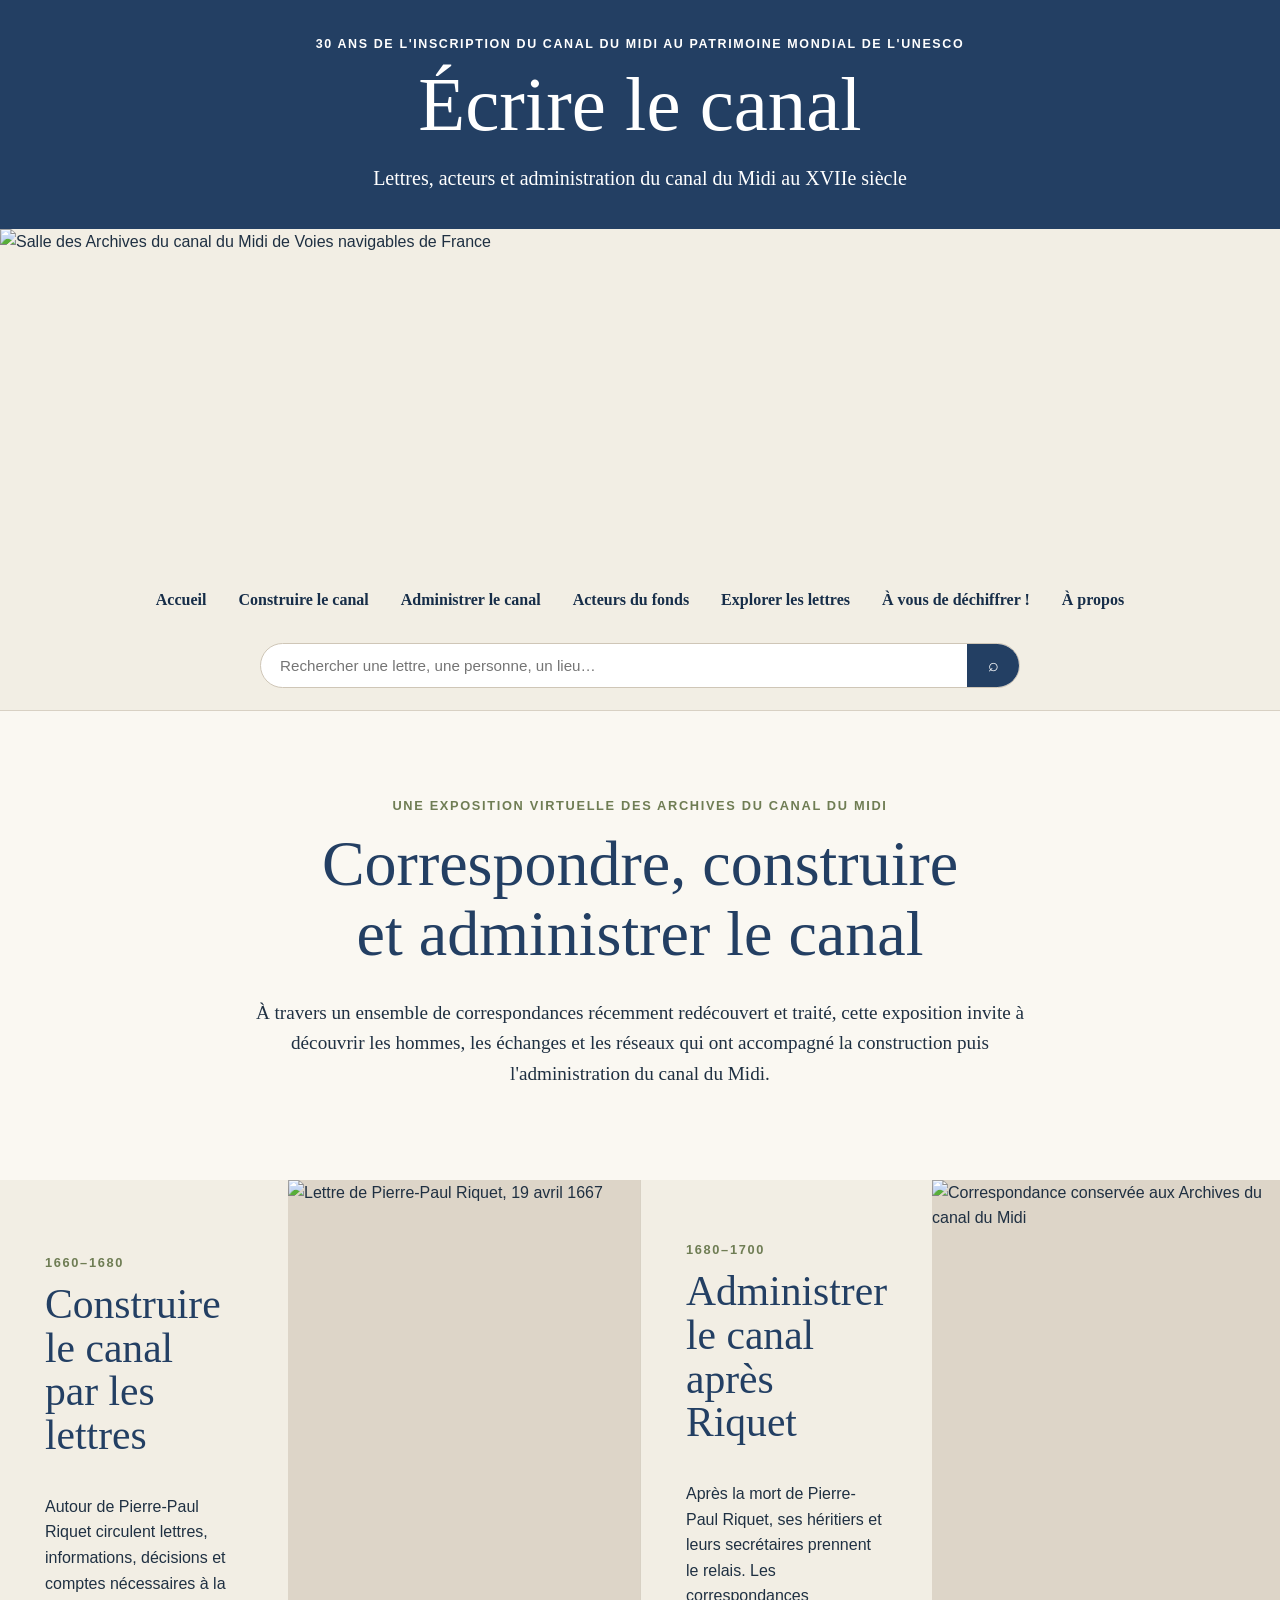
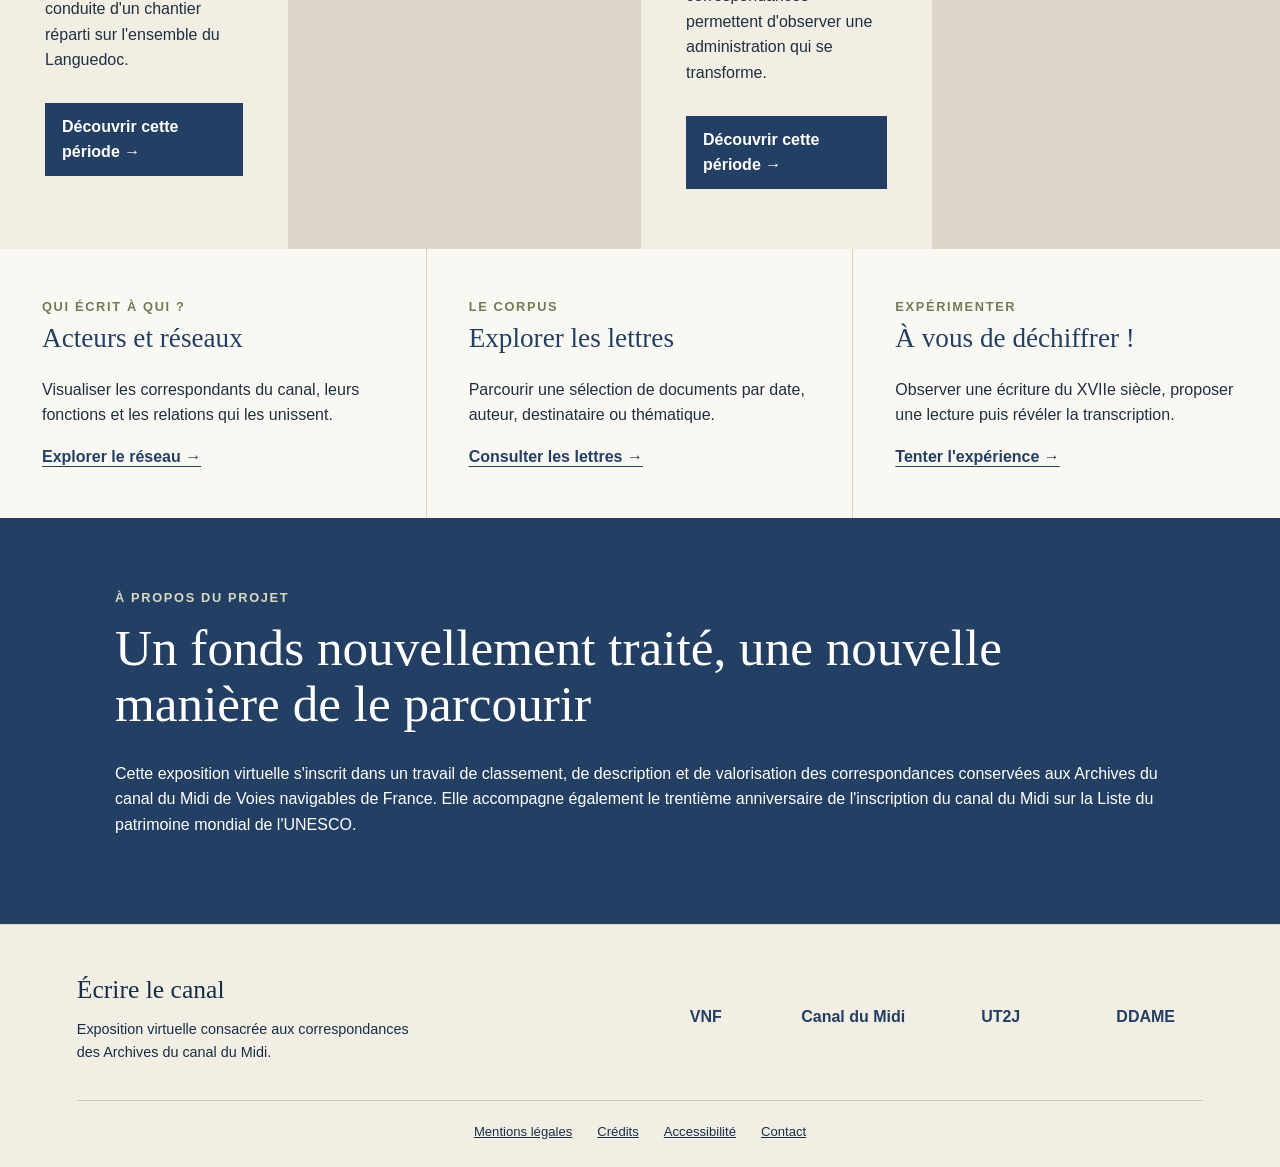
==== index.html @ 27a7faa0 "index.html" ====
<!DOCTYPE html>
<html lang="fr">
<head>
<meta charset="UTF-8">
<meta name="viewport" content="width=device-width, initial-scale=1.0">

<title>Écrire le canal</title>

<style>
:root {
  --bleu: #233f63;
  --bleu-fonce: #172e49;
  --ecru: #f2eee4;
  --papier: #faf8f2;
  --vert: #6f7d54;
  --texte: #1f3042;
  --blanc: #ffffff;
  --ligne: #d8d1c4;
}

* {
  box-sizing: border-box;
}

html {
  scroll-behavior: smooth;
}

body {
  margin: 0;
  color: var(--texte);
  background: var(--papier);
  font-family: Arial, Helvetica, sans-serif;
  line-height: 1.6;
}

.top-header {
  min-height: 185px;
  display: flex;
  align-items: center;
  justify-content: center;
  padding: 35px 30px;
  text-align: center;
  color: white;
  background: var(--bleu);
}

.top-header-inner {
  max-width: 1050px;
}

.surtitre {
  margin: 0 0 12px;
  font-size: .78rem;
  font-weight: bold;
  letter-spacing: .13em;
  text-transform: uppercase;
}

.top-header h1 {
  margin: 0;
  font-family: Georgia, "Times New Roman", serif;
  font-size: clamp(3.2rem, 6vw, 5.8rem);
  font-weight: 500;
  line-height: 1;
}

.top-header .subtitle {
  max-width: 760px;
  margin: 18px auto 0;
  font-family: Georgia, "Times New Roman", serif;
  font-size: 1.25rem;
}

.archive-banner {
  width: 100%;
  height: 330px;
  overflow: hidden;
  background: var(--ecru);
}

.archive-banner img {
  display: block;
  width: 100%;
  height: 100%;
  object-fit: cover;
  object-position: center;
}

.navigation-area {
  background: var(--ecru);
  border-bottom: 1px solid var(--ligne);
}

.navigation-inner {
  max-width: 1420px;
  margin: auto;
  padding: 18px 4vw 22px;
}

nav ul {
  display: flex;
  justify-content: center;
  flex-wrap: wrap;
  gap: 4px;
  margin: 0;
  padding: 0;
  list-style: none;
}

nav a {
  display: block;
  padding: 10px 14px;
  color: var(--bleu-fonce);
  font-family: Georgia, "Times New Roman", serif;
  font-weight: bold;
  text-decoration: none;
  border-bottom: 3px solid transparent;
}

nav a:hover {
  color: var(--vert);
  border-bottom-color: var(--vert);
}

.search {
  max-width: 760px;
  margin: 18px auto 0;
  display: flex;
  overflow: hidden;
  background: white;
  border: 1px solid #cfc6b7;
  border-radius: 30px;
}

.search input {
  flex: 1;
  min-width: 0;
  padding: 13px 19px;
  border: 0;
  outline: 0;
  background: transparent;
  font-size: .95rem;
}

.search button {
  width: 52px;
  border: 0;
  color: white;
  background: var(--bleu);
  font-size: 1.1rem;
  cursor: pointer;
}

.introduction {
  padding: 85px 6vw 90px;
}

.introduction-inner {
  max-width: 1000px;
  margin: auto;
  text-align: center;
}

.label {
  margin: 0;
  color: var(--vert);
  font-size: .8rem;
  font-weight: bold;
  letter-spacing: .13em;
  text-transform: uppercase;
}

h2 {
  margin: 12px 0 28px;
  color: var(--bleu);
  font-family: Georgia, "Times New Roman", serif;
  font-size: clamp(2.5rem, 5vw, 4.4rem);
  font-weight: 500;
  line-height: 1.1;
}

.introduction .lead {
  max-width: 820px;
  margin: auto;
  font-family: Georgia, "Times New Roman", serif;
  font-size: 1.2rem;
}

.periods {
  display: grid;
  grid-template-columns: 1fr 1fr;
  background: var(--ecru);
}

.period {
  min-height: 480px;
  display: grid;
  grid-template-columns: .9fr 1.1fr;
}

.period:nth-child(2) {
  border-left: 1px solid var(--ligne);
}

.period-text {
  padding: 60px 45px;
  display: flex;
  flex-direction: column;
  justify-content: center;
}

.period-image {
  min-height: 480px;
  overflow: hidden;
  background: #ddd5c8;
}

.period-image img {
  width: 100%;
  height: 100%;
  object-fit: cover;
  display: block;
}

.period h3 {
  margin: 10px 0 20px;
  color: var(--bleu);
  font-family: Georgia, "Times New Roman", serif;
  font-size: 2.6rem;
  font-weight: 500;
  line-height: 1.05;
}

.period a {
  align-self: flex-start;
  margin-top: 14px;
  padding: 11px 17px;
  color: white;
  background: var(--bleu);
  text-decoration: none;
  font-weight: bold;
}

.explore {
  background: var(--papier);
}

.explore-inner {
  max-width: 1350px;
  margin: auto;
  display: grid;
  grid-template-columns: repeat(3, 1fr);
}

.explore article {
  min-height: 260px;
  padding: 48px 42px;
  border-right: 1px solid var(--ligne);
}

.explore article:last-child {
  border-right: 0;
}

.explore h3 {
  margin: 0 0 15px;
  color: var(--bleu);
  font-family: Georgia, "Times New Roman", serif;
  font-size: 1.7rem;
  font-weight: 500;
}

.explore a {
  color: var(--bleu);
  font-weight: bold;
  text-decoration-thickness: 1px;
  text-underline-offset: 4px;
}

.about-strip {
  padding: 70px 6vw;
  color: white;
  background: var(--bleu);
}

.about-inner {
  max-width: 1050px;
  margin: auto;
}

.about-strip .label {
  color: #d7d9c4;
}

.about-strip h2 {
  color: white;
  font-size: clamp(2.2rem, 4vw, 3.5rem);
}

footer {
  padding: 45px 6vw 25px;
  color: var(--bleu-fonce);
  background: var(--ecru);
  border-top: 1px solid var(--ligne);
}

.footer-inner {
  max-width: 1350px;
  margin: auto;
}

.footer-top {
  display: grid;
  grid-template-columns: 1fr 2fr;
  gap: 50px;
  align-items: center;
}

.footer-title {
  margin: 0;
  font-family: Georgia, "Times New Roman", serif;
  font-size: 1.6rem;
}

.footer-text {
  margin: 8px 0 0;
  max-width: 350px;
  font-size: .9rem;
}

.logos {
  display: flex;
  flex-wrap: wrap;
  justify-content: flex-end;
  align-items: center;
  gap: 30px;
}

.logo-link {
  display: flex;
  align-items: center;
  justify-content: center;
  min-width: 115px;
  min-height: 60px;
  padding: 8px;
  color: var(--bleu);
  font-weight: bold;
  text-decoration: none;
}

.logo-link img {
  max-width: 180px;
  max-height: 70px;
  object-fit: contain;
}

.footer-bottom {
  margin-top: 35px;
  padding-top: 20px;
  display: flex;
  justify-content: center;
  flex-wrap: wrap;
  gap: 25px;
  border-top: 1px solid #cec5b7;
  font-size: .82rem;
}

.footer-bottom a {
  color: var(--bleu-fonce);
}

@media (max-width: 1050px) {
  .periods {
    grid-template-columns: 1fr;
  }

  .period:nth-child(2) {
    border-left: 0;
    border-top: 1px solid var(--ligne);
  }

  .explore-inner {
    grid-template-columns: 1fr;
  }

  .explore article {
    border-right: 0;
    border-bottom: 1px solid var(--ligne);
  }

  .footer-top {
    grid-template-columns: 1fr;
  }

  .logos {
    justify-content: flex-start;
  }
}

@media (max-width: 720px) {
  .archive-banner {
    height: 230px;
  }

  .period {
    grid-template-columns: 1fr;
  }

  .period-image {
    min-height: 300px;
  }

  .period-text {
    padding: 40px 28px;
  }
}
</style>
</head>

<body>

<header class="top-header" id="accueil">
  <div class="top-header-inner">
    <p class="surtitre">
      30 ans de l'inscription du canal du Midi au patrimoine mondial de l'UNESCO
    </p>

    <h1>Écrire le canal</h1>

    <p class="subtitle">
      Lettres, acteurs et administration du canal du Midi au XVIIe siècle
    </p>
  </div>
</header>

<div class="archive-banner">
  <img
    src="https://drive.google.com/thumbnail?id=1jA4bBQlLOOqQUcxnMCbsYj2mTTj0E5eO&sz=w2000"
    alt="Salle des Archives du canal du Midi de Voies navigables de France">
</div>

<div class="navigation-area">
  <div class="navigation-inner">

    <nav aria-label="Navigation principale">
      <ul>
        <li><a href="#accueil">Accueil</a></li>
        <li><a href="#construire">Construire le canal</a></li>
        <li><a href="#administrer">Administrer le canal</a></li>
        <li><a href="acteurs.html">Acteurs du fonds</a></li>
        <li><a href="#lettres">Explorer les lettres</a></li>
        <li><a href="#dechiffrer">À vous de déchiffrer !</a></li>
        <li><a href="#apropos">À propos</a></li>
      </ul>
    </nav>

    <form class="search">
      <input
        type="search"
        placeholder="Rechercher une lettre, une personne, un lieu…"
        aria-label="Rechercher dans l'exposition">
      <button type="submit" aria-label="Rechercher">⌕</button>
    </form>

  </div>
</div>

<main>

<section class="introduction">
  <div class="introduction-inner">

    <p class="label">Une exposition virtuelle des Archives du canal du Midi</p>

    <h2>
      Correspondre, construire<br>
      et administrer le canal
    </h2>

    <p class="lead">
      À travers un ensemble de correspondances récemment redécouvert
      et traité, cette exposition invite à découvrir les hommes,
      les échanges et les réseaux qui ont accompagné la construction
      puis l'administration du canal du Midi.
    </p>

  </div>
</section>

<section class="periods">

  <article class="period" id="construire">

    <div class="period-text">
      <p class="label">1660–1680</p>

      <h3>
        Construire le canal<br>
        par les lettres
      </h3>

      <p>
        Autour de Pierre-Paul Riquet circulent lettres,
        informations, décisions et comptes nécessaires
        à la conduite d'un chantier réparti sur l'ensemble
        du Languedoc.
      </p>

      <a href="#">Découvrir cette période →</a>
    </div>

    <div class="period-image">
      <img
        src="https://drive.google.com/thumbnail?id=1wCCq8ePU6OkZ2oFwvf8UAL59n55djiHh&sz=w1400"
        alt="Lettre de Pierre-Paul Riquet, 19 avril 1667">
    </div>

  </article>

  <article class="period" id="administrer">

    <div class="period-text">
      <p class="label">1680–1700</p>

      <h3>
        Administrer le canal<br>
        après Riquet
      </h3>

      <p>
        Après la mort de Pierre-Paul Riquet,
        ses héritiers et leurs secrétaires prennent le relais.
        Les correspondances permettent d'observer
        une administration qui se transforme.
      </p>

      <a href="#">Découvrir cette période →</a>
    </div>

    <div class="period-image">
      <img
        src="https://drive.google.com/thumbnail?id=1F37L-bJrU21jXlHR9b0yTK37_pO8RyXA&sz=w1400"
        alt="Correspondance conservée aux Archives du canal du Midi">
    </div>

  </article>

</section>

<section class="explore">
  <div class="explore-inner">

    <article id="reseaux">
      <p class="label">Qui écrit à qui ?</p>
      <h3>Acteurs et réseaux</h3>
      <p>
        Visualiser les correspondants du canal,
        leurs fonctions et les relations qui les unissent.
      </p>
      <a href="#">Explorer le réseau →</a>
    </article>

    <article id="lettres">
      <p class="label">Le corpus</p>
      <h3>Explorer les lettres</h3>
      <p>
        Parcourir une sélection de documents
        par date, auteur, destinataire ou thématique.
      </p>
      <a href="#">Consulter les lettres →</a>
    </article>

    <article id="dechiffrer">
      <p class="label">Expérimenter</p>
      <h3>À vous de déchiffrer !</h3>
      <p>
        Observer une écriture du XVIIe siècle,
        proposer une lecture puis révéler la transcription.
      </p>
      <a href="#">Tenter l'expérience →</a>
    </article>

  </div>
</section>

<section class="about-strip" id="apropos">
  <div class="about-inner">

    <p class="label">À propos du projet</p>

    <h2>
      Un fonds nouvellement traité,
      une nouvelle manière de le parcourir
    </h2>

    <p>
      Cette exposition virtuelle s'inscrit dans un travail de classement,
      de description et de valorisation des correspondances conservées
      aux Archives du canal du Midi de Voies navigables de France.
      Elle accompagne également le trentième anniversaire de l'inscription
      du canal du Midi sur la Liste du patrimoine mondial de l'UNESCO.
    </p>

  </div>
</section>

</main>

<footer>
  <div class="footer-inner">

    <div class="footer-top">

      <div>
        <p class="footer-title">Écrire le canal</p>

        <p class="footer-text">
          Exposition virtuelle consacrée aux correspondances
          des Archives du canal du Midi.
        </p>
      </div>

      <div class="logos">

        <a
          class="logo-link"
          href="https://www.vnf.fr/"
          target="_blank">
          VNF
        </a>

        <a
          class="logo-link"
          href="https://www.canal-du-midi.com/"
          target="_blank">
          Canal du Midi
        </a>

        <a
          class="logo-link"
          href="https://www.univ-tlse2.fr/"
          target="_blank">
          UT2J
        </a>

        <a
          class="logo-link"
          href="https://ddame.univ-tlse2.fr/"
          target="_blank">
          DDAME
        </a>

      </div>

    </div>

    <div class="footer-bottom">
      <a href="#">Mentions légales</a>
      <a href="#">Crédits</a>
      <a href="#">Accessibilité</a>
      <a href="#">Contact</a>
    </div>

  </div>
</footer>

</body>
</html>
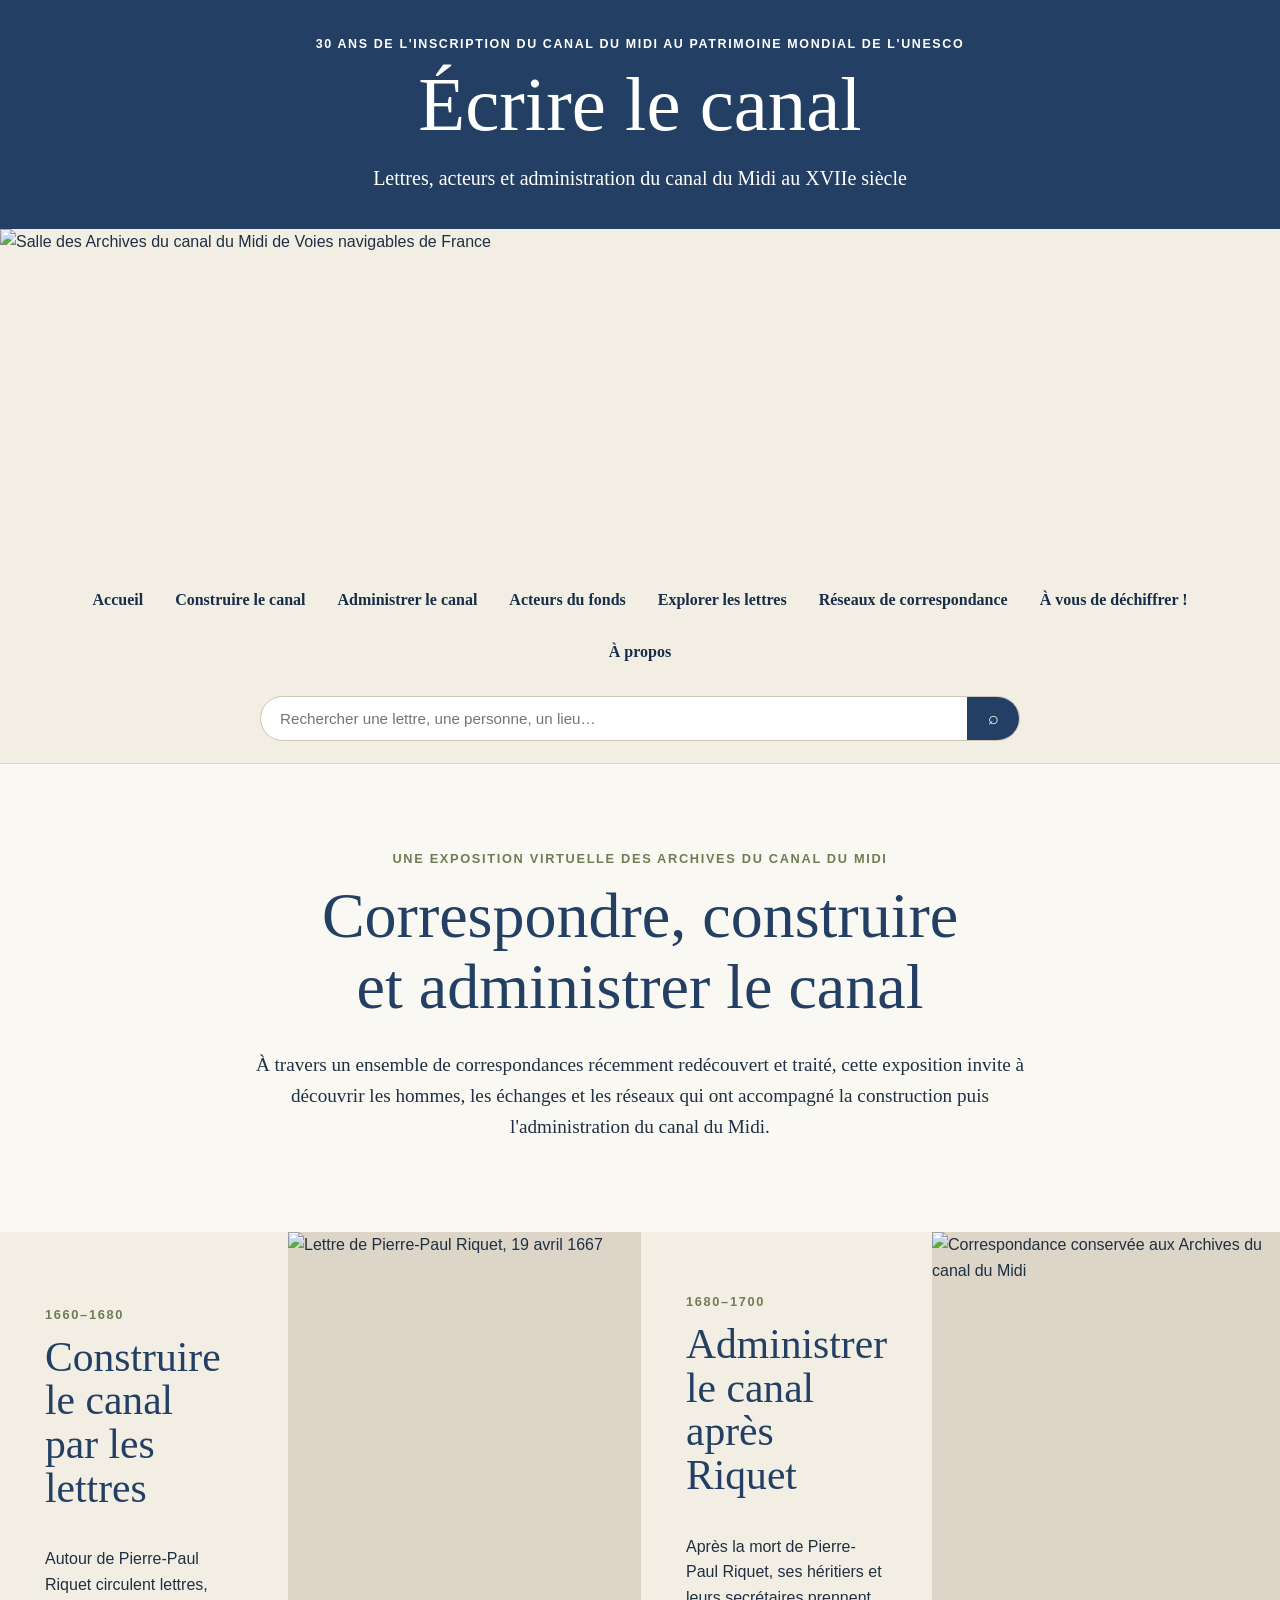
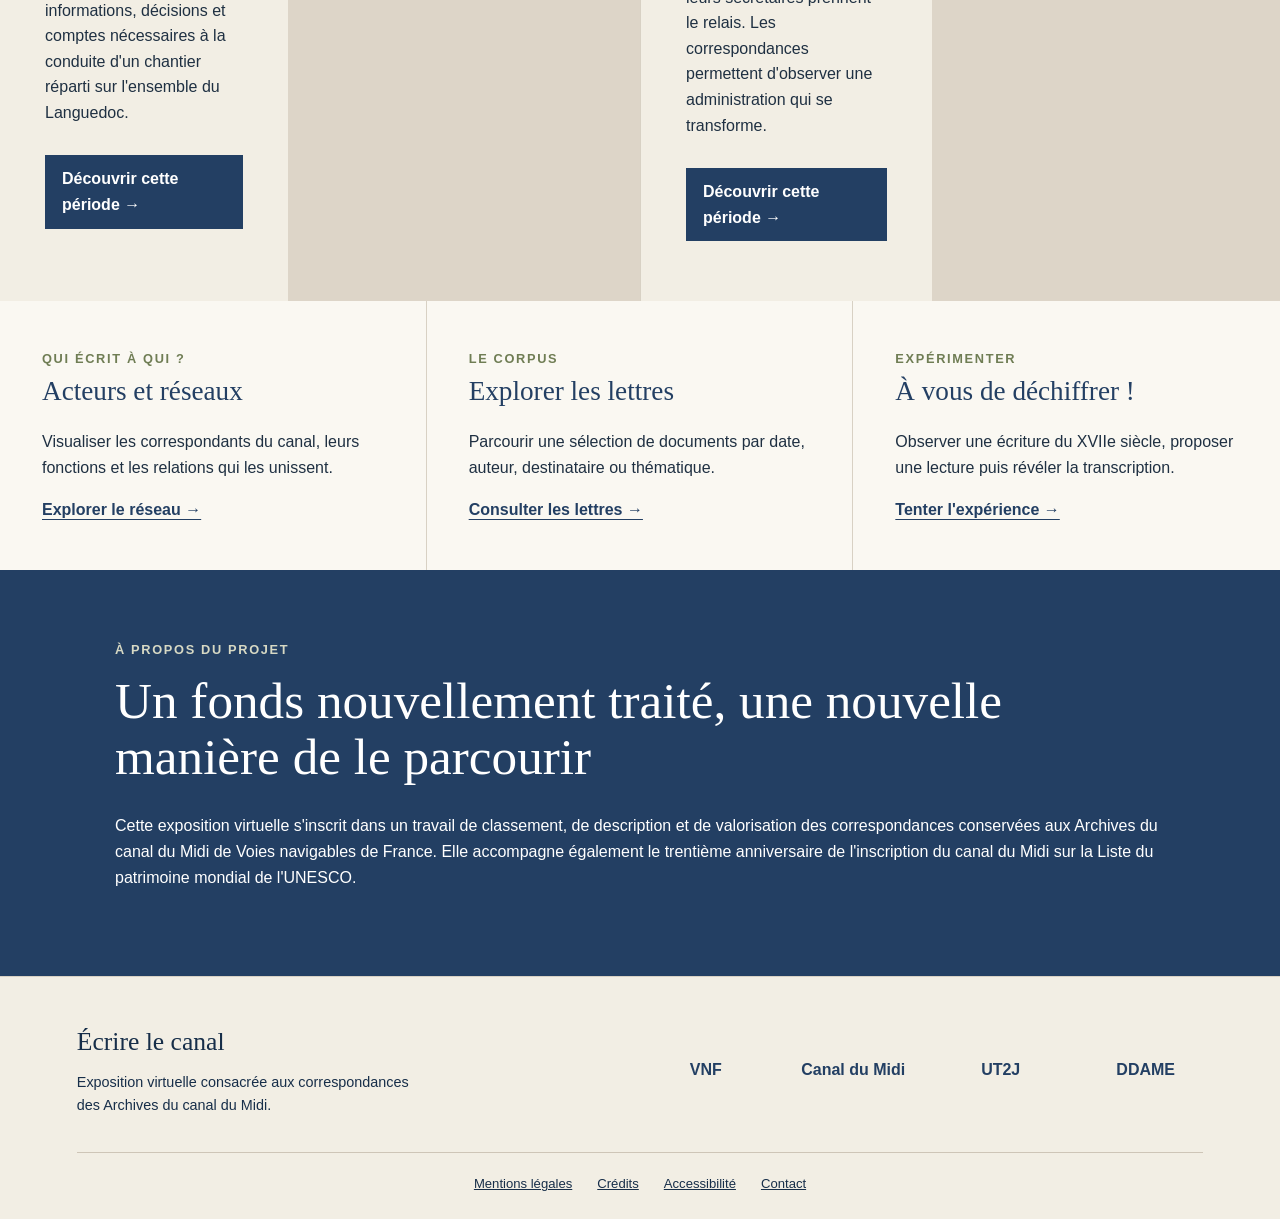
==== commit 2fd0657b: "index.html" ====
--- a/index.html
+++ b/index.html
@@ -443,17 +443,18 @@
 <div class="navigation-area">
   <div class="navigation-inner">
 
-    <nav aria-label="Navigation principale">
-      <ul>
-        <li><a href="#accueil">Accueil</a></li>
-        <li><a href="#construire">Construire le canal</a></li>
-        <li><a href="#administrer">Administrer le canal</a></li>
-        <li><a href="acteurs.html">Acteurs du fonds</a></li>
-        <li><a href="#lettres">Explorer les lettres</a></li>
-        <li><a href="#dechiffrer">À vous de déchiffrer !</a></li>
-        <li><a href="#apropos">À propos</a></li>
-      </ul>
-    </nav>
+ <nav aria-label="Navigation principale">
+  <ul>
+    <li><a href="index.html">Accueil</a></li>
+    <li><a href="index.html#construire">Construire le canal</a></li>
+    <li><a href="index.html#administrer">Administrer le canal</a></li>
+    <li><a href="acteurs.html">Acteurs du fonds</a></li>
+    <li><a href="index.html#lettres">Explorer les lettres</a></li>
+    <li><a href="index.html#reseaux">Réseaux de correspondance</a></li>
+    <li><a href="index.html#dechiffrer">À vous de déchiffrer !</a></li>
+    <li><a href="index.html#apropos">À propos</a></li>
+  </ul>
+</nav>
 
     <form class="search">
       <input
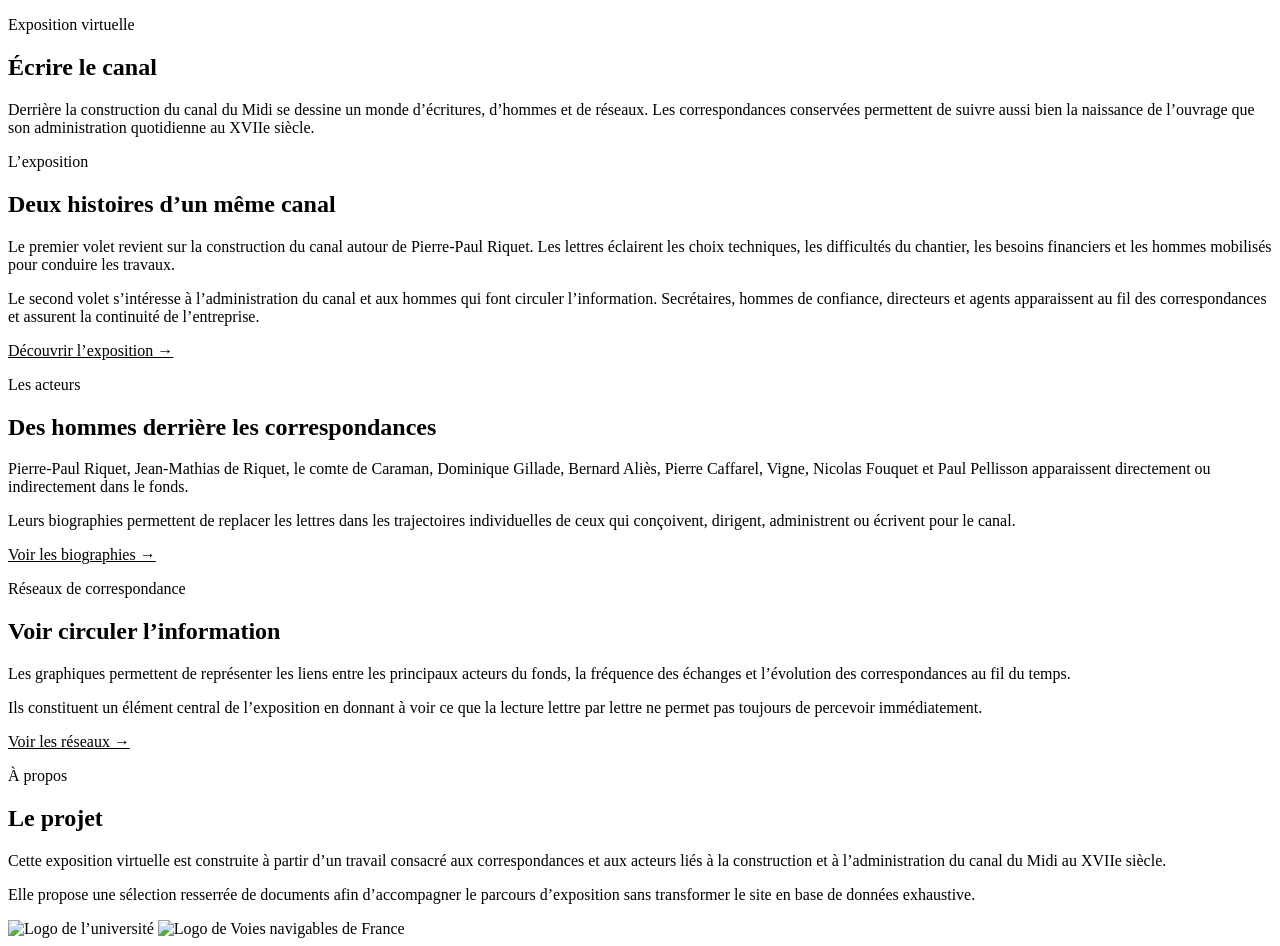
==== commit 6fbff72a: "index.html" ====
--- a/index.html
+++ b/index.html
@@ -1,670 +1,191 @@
 <!DOCTYPE html>
 <html lang="fr">
 <head>
-<meta charset="UTF-8">
-<meta name="viewport" content="width=device-width, initial-scale=1.0">
+  <meta charset="UTF-8">
+  <meta name="viewport" content="width=device-width, initial-scale=1.0">
 
-<title>Écrire le canal</title>
+  <title>Écrire le canal</title>
 
-<style>
-:root {
-  --bleu: #233f63;
-  --bleu-fonce: #172e49;
-  --ecru: #f2eee4;
-  --papier: #faf8f2;
-  --vert: #6f7d54;
-  --texte: #1f3042;
-  --blanc: #ffffff;
-  --ligne: #d8d1c4;
-}
-
-* {
-  box-sizing: border-box;
-}
-
-html {
-  scroll-behavior: smooth;
-}
-
-body {
-  margin: 0;
-  color: var(--texte);
-  background: var(--papier);
-  font-family: Arial, Helvetica, sans-serif;
-  line-height: 1.6;
-}
-
-.top-header {
-  min-height: 185px;
-  display: flex;
-  align-items: center;
-  justify-content: center;
-  padding: 35px 30px;
-  text-align: center;
-  color: white;
-  background: var(--bleu);
-}
-
-.top-header-inner {
-  max-width: 1050px;
-}
-
-.surtitre {
-  margin: 0 0 12px;
-  font-size: .78rem;
-  font-weight: bold;
-  letter-spacing: .13em;
-  text-transform: uppercase;
-}
-
-.top-header h1 {
-  margin: 0;
-  font-family: Georgia, "Times New Roman", serif;
-  font-size: clamp(3.2rem, 6vw, 5.8rem);
-  font-weight: 500;
-  line-height: 1;
-}
-
-.top-header .subtitle {
-  max-width: 760px;
-  margin: 18px auto 0;
-  font-family: Georgia, "Times New Roman", serif;
-  font-size: 1.25rem;
-}
-
-.archive-banner {
-  width: 100%;
-  height: 330px;
-  overflow: hidden;
-  background: var(--ecru);
-}
-
-.archive-banner img {
-  display: block;
-  width: 100%;
-  height: 100%;
-  object-fit: cover;
-  object-position: center;
-}
-
-.navigation-area {
-  background: var(--ecru);
-  border-bottom: 1px solid var(--ligne);
-}
-
-.navigation-inner {
-  max-width: 1420px;
-  margin: auto;
-  padding: 18px 4vw 22px;
-}
-
-nav ul {
-  display: flex;
-  justify-content: center;
-  flex-wrap: wrap;
-  gap: 4px;
-  margin: 0;
-  padding: 0;
-  list-style: none;
-}
-
-nav a {
-  display: block;
-  padding: 10px 14px;
-  color: var(--bleu-fonce);
-  font-family: Georgia, "Times New Roman", serif;
-  font-weight: bold;
-  text-decoration: none;
-  border-bottom: 3px solid transparent;
-}
-
-nav a:hover {
-  color: var(--vert);
-  border-bottom-color: var(--vert);
-}
-
-.search {
-  max-width: 760px;
-  margin: 18px auto 0;
-  display: flex;
-  overflow: hidden;
-  background: white;
-  border: 1px solid #cfc6b7;
-  border-radius: 30px;
-}
-
-.search input {
-  flex: 1;
-  min-width: 0;
-  padding: 13px 19px;
-  border: 0;
-  outline: 0;
-  background: transparent;
-  font-size: .95rem;
-}
-
-.search button {
-  width: 52px;
-  border: 0;
-  color: white;
-  background: var(--bleu);
-  font-size: 1.1rem;
-  cursor: pointer;
-}
-
-.introduction {
-  padding: 85px 6vw 90px;
-}
-
-.introduction-inner {
-  max-width: 1000px;
-  margin: auto;
-  text-align: center;
-}
-
-.label {
-  margin: 0;
-  color: var(--vert);
-  font-size: .8rem;
-  font-weight: bold;
-  letter-spacing: .13em;
-  text-transform: uppercase;
-}
-
-h2 {
-  margin: 12px 0 28px;
-  color: var(--bleu);
-  font-family: Georgia, "Times New Roman", serif;
-  font-size: clamp(2.5rem, 5vw, 4.4rem);
-  font-weight: 500;
-  line-height: 1.1;
-}
-
-.introduction .lead {
-  max-width: 820px;
-  margin: auto;
-  font-family: Georgia, "Times New Roman", serif;
-  font-size: 1.2rem;
-}
-
-.periods {
-  display: grid;
-  grid-template-columns: 1fr 1fr;
-  background: var(--ecru);
-}
-
-.period {
-  min-height: 480px;
-  display: grid;
-  grid-template-columns: .9fr 1.1fr;
-}
-
-.period:nth-child(2) {
-  border-left: 1px solid var(--ligne);
-}
-
-.period-text {
-  padding: 60px 45px;
-  display: flex;
-  flex-direction: column;
-  justify-content: center;
-}
-
-.period-image {
-  min-height: 480px;
-  overflow: hidden;
-  background: #ddd5c8;
-}
-
-.period-image img {
-  width: 100%;
-  height: 100%;
-  object-fit: cover;
-  display: block;
-}
-
-.period h3 {
-  margin: 10px 0 20px;
-  color: var(--bleu);
-  font-family: Georgia, "Times New Roman", serif;
-  font-size: 2.6rem;
-  font-weight: 500;
-  line-height: 1.05;
-}
-
-.period a {
-  align-self: flex-start;
-  margin-top: 14px;
-  padding: 11px 17px;
-  color: white;
-  background: var(--bleu);
-  text-decoration: none;
-  font-weight: bold;
-}
-
-.explore {
-  background: var(--papier);
-}
-
-.explore-inner {
-  max-width: 1350px;
-  margin: auto;
-  display: grid;
-  grid-template-columns: repeat(3, 1fr);
-}
-
-.explore article {
-  min-height: 260px;
-  padding: 48px 42px;
-  border-right: 1px solid var(--ligne);
-}
-
-.explore article:last-child {
-  border-right: 0;
-}
-
-.explore h3 {
-  margin: 0 0 15px;
-  color: var(--bleu);
-  font-family: Georgia, "Times New Roman", serif;
-  font-size: 1.7rem;
-  font-weight: 500;
-}
-
-.explore a {
-  color: var(--bleu);
-  font-weight: bold;
-  text-decoration-thickness: 1px;
-  text-underline-offset: 4px;
-}
-
-.about-strip {
-  padding: 70px 6vw;
-  color: white;
-  background: var(--bleu);
-}
-
-.about-inner {
-  max-width: 1050px;
-  margin: auto;
-}
-
-.about-strip .label {
-  color: #d7d9c4;
-}
-
-.about-strip h2 {
-  color: white;
-  font-size: clamp(2.2rem, 4vw, 3.5rem);
-}
-
-footer {
-  padding: 45px 6vw 25px;
-  color: var(--bleu-fonce);
-  background: var(--ecru);
-  border-top: 1px solid var(--ligne);
-}
-
-.footer-inner {
-  max-width: 1350px;
-  margin: auto;
-}
-
-.footer-top {
-  display: grid;
-  grid-template-columns: 1fr 2fr;
-  gap: 50px;
-  align-items: center;
-}
-
-.footer-title {
-  margin: 0;
-  font-family: Georgia, "Times New Roman", serif;
-  font-size: 1.6rem;
-}
-
-.footer-text {
-  margin: 8px 0 0;
-  max-width: 350px;
-  font-size: .9rem;
-}
-
-.logos {
-  display: flex;
-  flex-wrap: wrap;
-  justify-content: flex-end;
-  align-items: center;
-  gap: 30px;
-}
-
-.logo-link {
-  display: flex;
-  align-items: center;
-  justify-content: center;
-  min-width: 115px;
-  min-height: 60px;
-  padding: 8px;
-  color: var(--bleu);
-  font-weight: bold;
-  text-decoration: none;
-}
-
-.logo-link img {
-  max-width: 180px;
-  max-height: 70px;
-  object-fit: contain;
-}
-
-.footer-bottom {
-  margin-top: 35px;
-  padding-top: 20px;
-  display: flex;
-  justify-content: center;
-  flex-wrap: wrap;
-  gap: 25px;
-  border-top: 1px solid #cec5b7;
-  font-size: .82rem;
-}
-
-.footer-bottom a {
-  color: var(--bleu-fonce);
-}
-
-@media (max-width: 1050px) {
-  .periods {
-    grid-template-columns: 1fr;
-  }
-
-  .period:nth-child(2) {
-    border-left: 0;
-    border-top: 1px solid var(--ligne);
-  }
-
-  .explore-inner {
-    grid-template-columns: 1fr;
-  }
-
-  .explore article {
-    border-right: 0;
-    border-bottom: 1px solid var(--ligne);
-  }
-
-  .footer-top {
-    grid-template-columns: 1fr;
-  }
-
-  .logos {
-    justify-content: flex-start;
-  }
-}
-
-@media (max-width: 720px) {
-  .archive-banner {
-    height: 230px;
-  }
-
-  .period {
-    grid-template-columns: 1fr;
-  }
-
-  .period-image {
-    min-height: 300px;
-  }
-
-  .period-text {
-    padding: 40px 28px;
-  }
-}
-</style>
+  <link rel="stylesheet" href="styles.css">
+  <script src="site.js" defer></script>
 </head>
 
 <body>
 
-<header class="top-header" id="accueil">
-  <div class="top-header-inner">
-    <p class="surtitre">
-      30 ans de l'inscription du canal du Midi au patrimoine mondial de l'UNESCO
-    </p>
+  <div id="site-header"></div>
 
-    <h1>Écrire le canal</h1>
+  <main>
 
-    <p class="subtitle">
-      Lettres, acteurs et administration du canal du Midi au XVIIe siècle
-    </p>
-  </div>
-</header>
+    <section class="intro" id="accueil">
+      <p class="kicker">Exposition virtuelle</p>
 
-<div class="archive-banner">
-  <img
-    src="https://drive.google.com/thumbnail?id=1jA4bBQlLOOqQUcxnMCbsYj2mTTj0E5eO&sz=w2000"
-    alt="Salle des Archives du canal du Midi de Voies navigables de France">
-</div>
-
-<div class="navigation-area">
-  <div class="navigation-inner">
-
- <nav aria-label="Navigation principale">
-  <ul>
-    <li><a href="index.html">Accueil</a></li>
-    <li><a href="index.html#construire">Construire le canal</a></li>
-    <li><a href="index.html#administrer">Administrer le canal</a></li>
-    <li><a href="acteurs.html">Acteurs du fonds</a></li>
-    <li><a href="index.html#lettres">Explorer les lettres</a></li>
-    <li><a href="index.html#reseaux">Réseaux de correspondance</a></li>
-    <li><a href="index.html#dechiffrer">À vous de déchiffrer !</a></li>
-    <li><a href="index.html#apropos">À propos</a></li>
-  </ul>
-</nav>
-
-    <form class="search">
-      <input
-        type="search"
-        placeholder="Rechercher une lettre, une personne, un lieu…"
-        aria-label="Rechercher dans l'exposition">
-      <button type="submit" aria-label="Rechercher">⌕</button>
-    </form>
-
-  </div>
-</div>
-
-<main>
-
-<section class="introduction">
-  <div class="introduction-inner">
-
-    <p class="label">Une exposition virtuelle des Archives du canal du Midi</p>
-
-    <h2>
-      Correspondre, construire<br>
-      et administrer le canal
-    </h2>
-
-    <p class="lead">
-      À travers un ensemble de correspondances récemment redécouvert
-      et traité, cette exposition invite à découvrir les hommes,
-      les échanges et les réseaux qui ont accompagné la construction
-      puis l'administration du canal du Midi.
-    </p>
-
-  </div>
-</section>
-
-<section class="periods">
-
-  <article class="period" id="construire">
-
-    <div class="period-text">
-      <p class="label">1660–1680</p>
-
-      <h3>
-        Construire le canal<br>
-        par les lettres
-      </h3>
+      <h2>Écrire le canal</h2>
 
       <p>
-        Autour de Pierre-Paul Riquet circulent lettres,
-        informations, décisions et comptes nécessaires
-        à la conduite d'un chantier réparti sur l'ensemble
-        du Languedoc.
+        Derrière la construction du canal du Midi se dessine un monde
+        d’écritures, d’hommes et de réseaux. Les correspondances conservées
+        permettent de suivre aussi bien la naissance de l’ouvrage que son
+        administration quotidienne au XVIIe siècle.
       </p>
+    </section>
 
-      <a href="#">Découvrir cette période →</a>
-    </div>
+    <section class="page-section section-bleue">
+      <div class="page-inner">
 
-    <div class="period-image">
-      <img
-        src="https://drive.google.com/thumbnail?id=1wCCq8ePU6OkZ2oFwvf8UAL59n55djiHh&sz=w1400"
-        alt="Lettre de Pierre-Paul Riquet, 19 avril 1667">
-    </div>
+        <p class="section-subtitle">L’exposition</p>
 
-  </article>
+        <h2 class="section-title">
+          Deux histoires d’un même canal
+        </h2>
 
-  <article class="period" id="administrer">
+        <div class="texte">
 
-    <div class="period-text">
-      <p class="label">1680–1700</p>
+          <p>
+            Le premier volet revient sur la construction du canal autour
+            de Pierre-Paul Riquet. Les lettres éclairent les choix techniques,
+            les difficultés du chantier, les besoins financiers et les hommes
+            mobilisés pour conduire les travaux.
+          </p>
 
-      <h3>
-        Administrer le canal<br>
-        après Riquet
-      </h3>
+          <p>
+            Le second volet s’intéresse à l’administration du canal et aux
+            hommes qui font circuler l’information. Secrétaires, hommes de
+            confiance, directeurs et agents apparaissent au fil des
+            correspondances et assurent la continuité de l’entreprise.
+          </p>
 
-      <p>
-        Après la mort de Pierre-Paul Riquet,
-        ses héritiers et leurs secrétaires prennent le relais.
-        Les correspondances permettent d'observer
-        une administration qui se transforme.
-      </p>
+        </div>
 
-      <a href="#">Découvrir cette période →</a>
-    </div>
-
-    <div class="period-image">
-      <img
-        src="https://drive.google.com/thumbnail?id=1F37L-bJrU21jXlHR9b0yTK37_pO8RyXA&sz=w1400"
-        alt="Correspondance conservée aux Archives du canal du Midi">
-    </div>
-
-  </article>
-
-</section>
-
-<section class="explore">
-  <div class="explore-inner">
-
-    <article id="reseaux">
-      <p class="label">Qui écrit à qui ?</p>
-      <h3>Acteurs et réseaux</h3>
-      <p>
-        Visualiser les correspondants du canal,
-        leurs fonctions et les relations qui les unissent.
-      </p>
-      <a href="#">Explorer le réseau →</a>
-    </article>
-
-    <article id="lettres">
-      <p class="label">Le corpus</p>
-      <h3>Explorer les lettres</h3>
-      <p>
-        Parcourir une sélection de documents
-        par date, auteur, destinataire ou thématique.
-      </p>
-      <a href="#">Consulter les lettres →</a>
-    </article>
-
-    <article id="dechiffrer">
-      <p class="label">Expérimenter</p>
-      <h3>À vous de déchiffrer !</h3>
-      <p>
-        Observer une écriture du XVIIe siècle,
-        proposer une lecture puis révéler la transcription.
-      </p>
-      <a href="#">Tenter l'expérience →</a>
-    </article>
-
-  </div>
-</section>
-
-<section class="about-strip" id="apropos">
-  <div class="about-inner">
-
-    <p class="label">À propos du projet</p>
-
-    <h2>
-      Un fonds nouvellement traité,
-      une nouvelle manière de le parcourir
-    </h2>
-
-    <p>
-      Cette exposition virtuelle s'inscrit dans un travail de classement,
-      de description et de valorisation des correspondances conservées
-      aux Archives du canal du Midi de Voies navigables de France.
-      Elle accompagne également le trentième anniversaire de l'inscription
-      du canal du Midi sur la Liste du patrimoine mondial de l'UNESCO.
-    </p>
-
-  </div>
-</section>
-
-</main>
-
-<footer>
-  <div class="footer-inner">
-
-    <div class="footer-top">
-
-      <div>
-        <p class="footer-title">Écrire le canal</p>
-
-        <p class="footer-text">
-          Exposition virtuelle consacrée aux correspondances
-          des Archives du canal du Midi.
+        <p>
+          <a
+            href="exposition.html#construction"
+            style="color:inherit;"
+          >
+            Découvrir l’exposition →
+          </a>
         </p>
-      </div>
-
-      <div class="logos">
-
-        <a
-          class="logo-link"
-          href="https://www.vnf.fr/"
-          target="_blank">
-          VNF
-        </a>
-
-        <a
-          class="logo-link"
-          href="https://www.canal-du-midi.com/"
-          target="_blank">
-          Canal du Midi
-        </a>
-
-        <a
-          class="logo-link"
-          href="https://www.univ-tlse2.fr/"
-          target="_blank">
-          UT2J
-        </a>
-
-        <a
-          class="logo-link"
-          href="https://ddame.univ-tlse2.fr/"
-          target="_blank">
-          DDAME
-        </a>
 
       </div>
+    </section>
 
-    </div>
+    <section class="page-section section-ecru">
+      <div class="page-inner">
 
-    <div class="footer-bottom">
-      <a href="#">Mentions légales</a>
-      <a href="#">Crédits</a>
-      <a href="#">Accessibilité</a>
-      <a href="#">Contact</a>
-    </div>
+        <p class="section-subtitle">Les acteurs</p>
 
-  </div>
-</footer>
+        <h2 class="section-title">
+          Des hommes derrière les correspondances
+        </h2>
+
+        <div class="texte">
+
+          <p>
+            Pierre-Paul Riquet, Jean-Mathias de Riquet, le comte de Caraman,
+            Dominique Gillade, Bernard Aliès, Pierre Caffarel, Vigne,
+            Nicolas Fouquet et Paul Pellisson apparaissent directement
+            ou indirectement dans le fonds.
+          </p>
+
+          <p>
+            Leurs biographies permettent de replacer les lettres dans les
+            trajectoires individuelles de ceux qui conçoivent, dirigent,
+            administrent ou écrivent pour le canal.
+          </p>
+
+        </div>
+
+        <p>
+          <a
+            href="acteurs.html"
+            style="color:inherit;"
+          >
+            Voir les biographies →
+          </a>
+        </p>
+
+      </div>
+    </section>
+
+    <section class="page-section section-bleue">
+      <div class="page-inner">
+
+        <p class="section-subtitle">Réseaux de correspondance</p>
+
+        <h2 class="section-title">
+          Voir circuler l’information
+        </h2>
+
+        <div class="texte">
+
+          <p>
+            Les graphiques permettent de représenter les liens entre les
+            principaux acteurs du fonds, la fréquence des échanges et
+            l’évolution des correspondances au fil du temps.
+          </p>
+
+          <p>
+            Ils constituent un élément central de l’exposition en donnant
+            à voir ce que la lecture lettre par lettre ne permet pas toujours
+            de percevoir immédiatement.
+          </p>
+
+        </div>
+
+        <p>
+          <a
+            href="reseaux.html"
+            style="color:inherit;"
+          >
+            Voir les réseaux →
+          </a>
+        </p>
+
+      </div>
+    </section>
+
+    <section class="page-section section-ecru" id="apropos">
+      <div class="page-inner">
+
+        <p class="section-subtitle">À propos</p>
+
+        <h2 class="section-title">
+          Le projet
+        </h2>
+
+        <div class="texte">
+
+          <p>
+            Cette exposition virtuelle est construite à partir d’un travail
+            consacré aux correspondances et aux acteurs liés à la construction
+            et à l’administration du canal du Midi au XVIIe siècle.
+          </p>
+
+          <p>
+            Elle propose une sélection resserrée de documents afin
+            d’accompagner le parcours d’exposition sans transformer le site
+            en base de données exhaustive.
+          </p>
+
+        </div>
+
+        <div class="logos">
+          <img
+            src="images/logos/universite.png"
+            alt="Logo de l’université"
+          >
+
+          <img
+            src="images/logos/vnf.png"
+            alt="Logo de Voies navigables de France"
+          >
+        </div>
+
+      </div>
+    </section>
+
+  </main>
+
+  <div id="site-footer"></div>
 
 </body>
 </html>
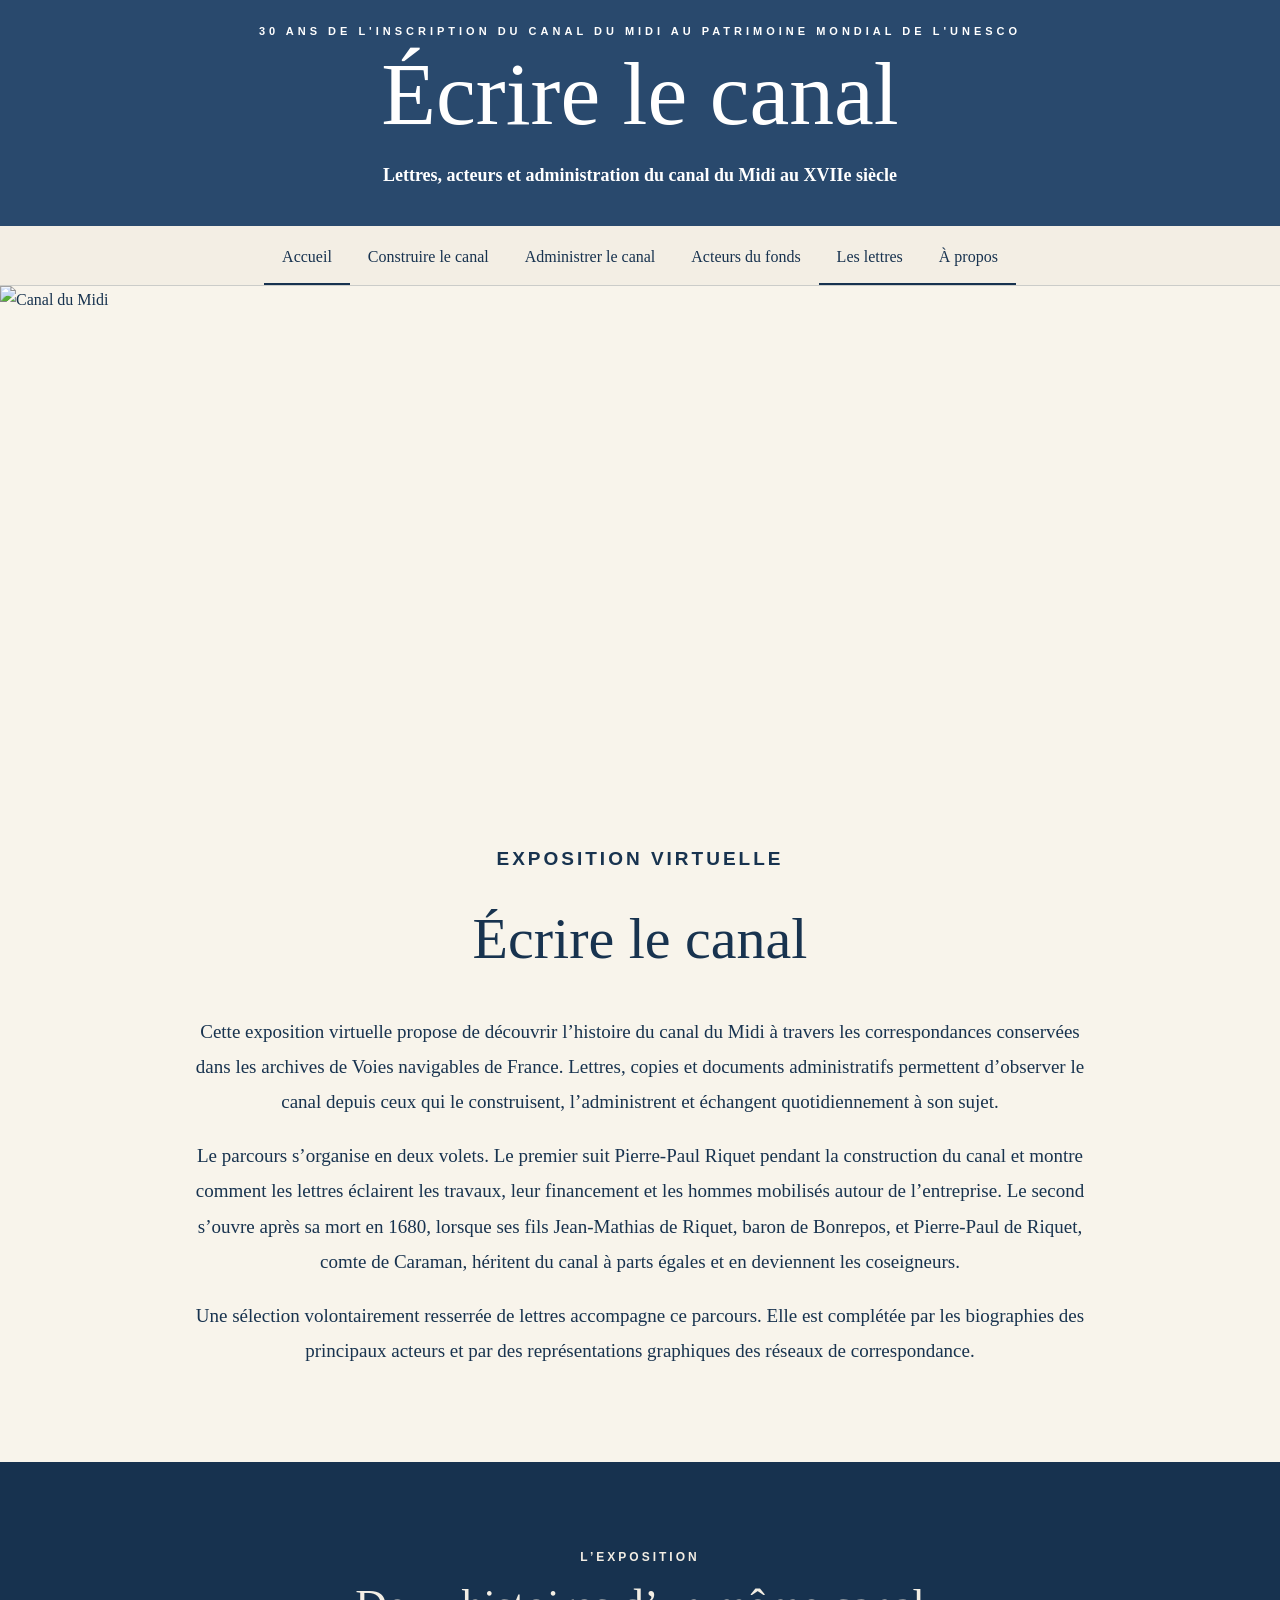
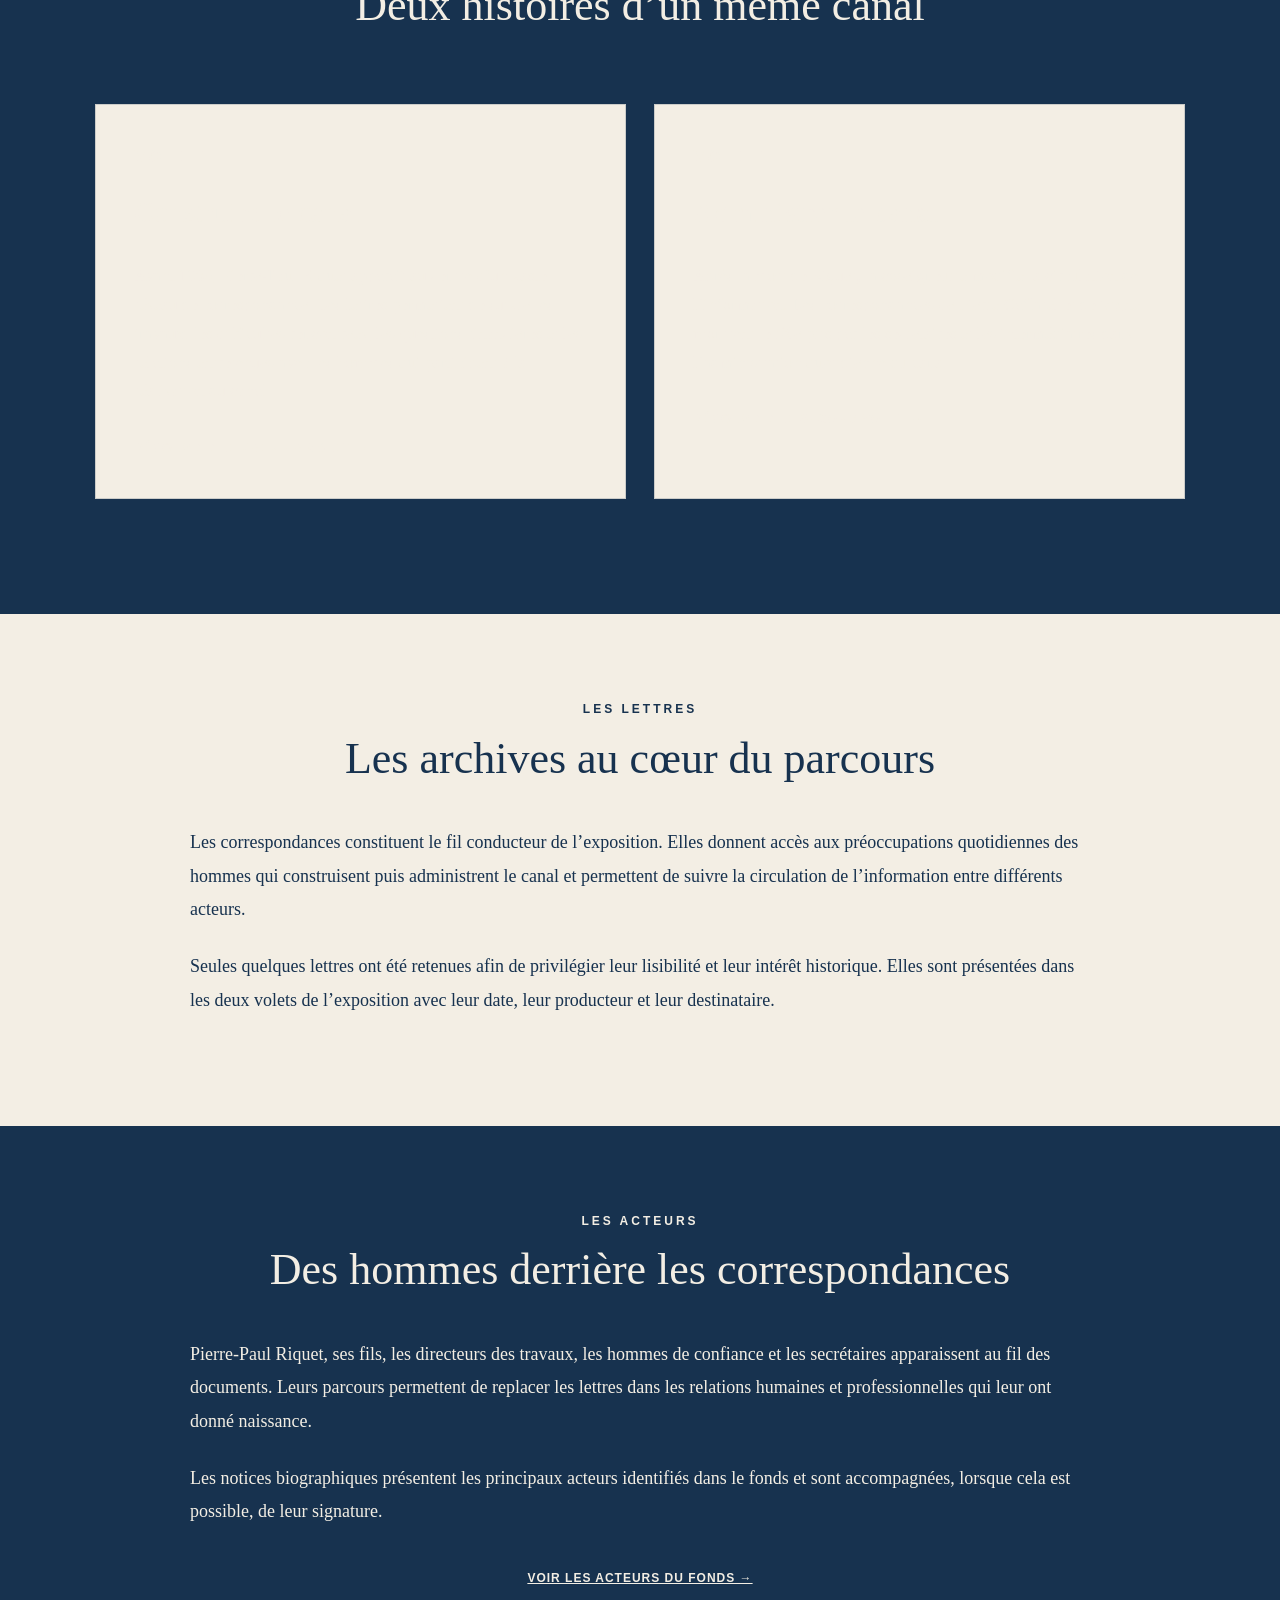
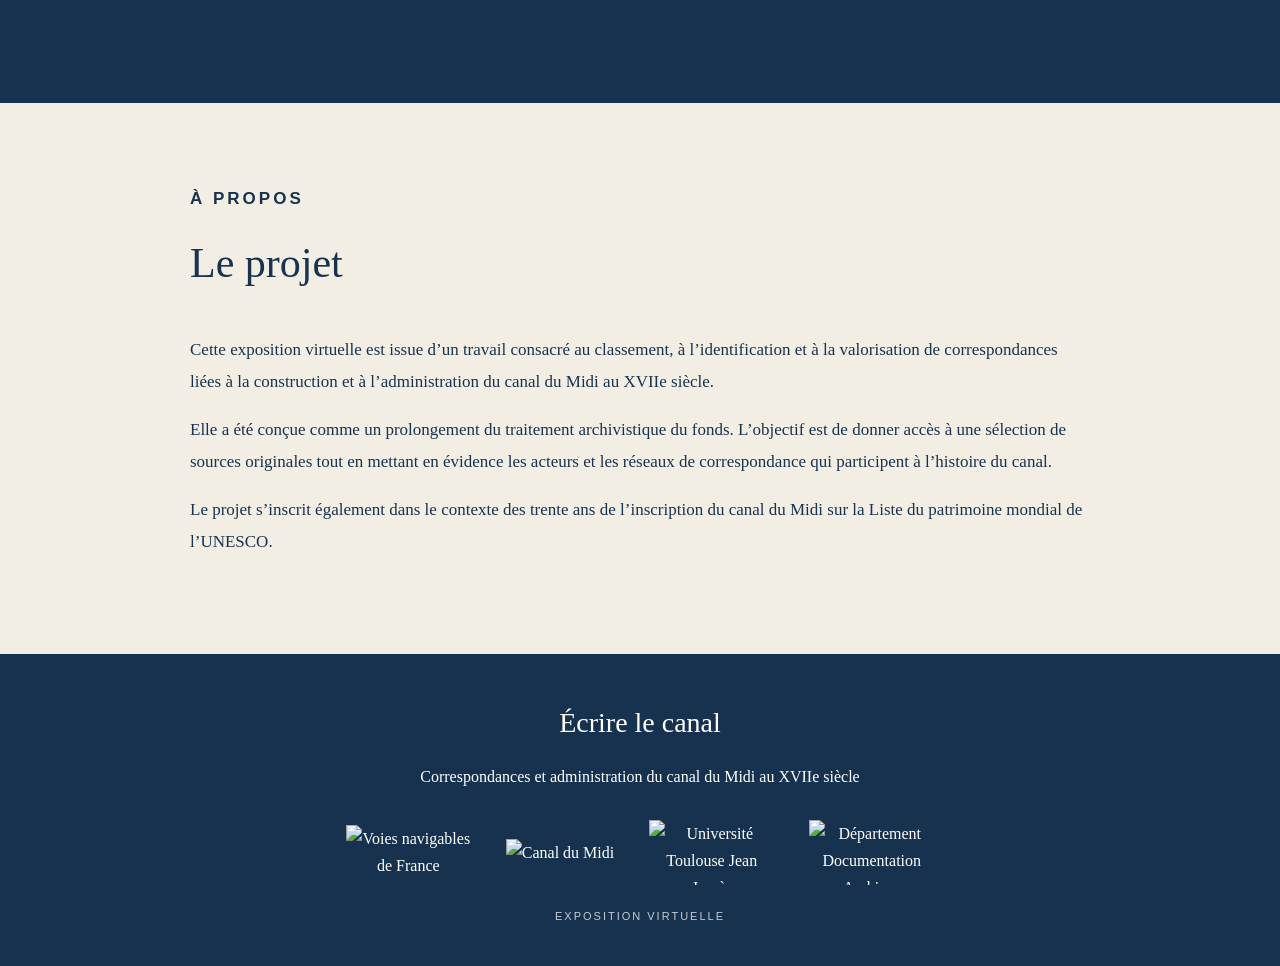
==== commit 0ebe0de3: "index.html" ====
--- a/index.html
+++ b/index.html
@@ -1,5 +1,6 @@
 <!DOCTYPE html>
 <html lang="fr">
+
 <head>
   <meta charset="UTF-8">
   <meta name="viewport" content="width=device-width, initial-scale=1.0">
@@ -16,171 +17,216 @@
 
   <main>
 
-    <section class="intro" id="accueil">
+    <div class="hero-image">
+      <img
+        src="images/accueil/bandeau.jpg"
+        alt="Canal du Midi"
+      >
+    </div>
+
+
+    <section class="home-intro" id="accueil">
+
       <p class="kicker">Exposition virtuelle</p>
 
       <h2>Écrire le canal</h2>
 
       <p>
-        Derrière la construction du canal du Midi se dessine un monde
-        d’écritures, d’hommes et de réseaux. Les correspondances conservées
-        permettent de suivre aussi bien la naissance de l’ouvrage que son
-        administration quotidienne au XVIIe siècle.
+        Cette exposition virtuelle propose de découvrir l’histoire du canal
+        du Midi à travers les correspondances conservées dans les archives
+        de Voies navigables de France. Lettres, copies et documents
+        administratifs permettent d’observer le canal depuis ceux qui le
+        construisent, l’administrent et échangent quotidiennement à son sujet.
       </p>
-    </section>
-
-    <section class="page-section section-bleue">
-      <div class="page-inner">
-
-        <p class="section-subtitle">L’exposition</p>
-
-        <h2 class="section-title">
+
+      <p>
+        Le parcours s’organise en deux volets. Le premier suit Pierre-Paul
+        Riquet pendant la construction du canal et montre comment les lettres
+        éclairent les travaux, leur financement et les hommes mobilisés autour
+        de l’entreprise. Le second s’ouvre après sa mort en 1680, lorsque ses
+        fils Jean-Mathias de Riquet, baron de Bonrepos, et Pierre-Paul de
+        Riquet, comte de Caraman, héritent du canal à parts égales et en
+        deviennent les coseigneurs.
+      </p>
+
+      <p>
+        Une sélection volontairement resserrée de lettres accompagne ce
+        parcours. Elle est complétée par les biographies des principaux
+        acteurs et par des représentations graphiques des réseaux de
+        correspondance.
+      </p>
+
+    </section>
+
+
+    <section class="expo-section section-bleue" id="construction">
+
+      <div class="expo-inner">
+
+        <p class="kicker" style="text-align:center;">
+          L’exposition
+        </p>
+
+        <h2 class="expo-title">
           Deux histoires d’un même canal
         </h2>
 
-        <div class="texte">
-
-          <p>
-            Le premier volet revient sur la construction du canal autour
-            de Pierre-Paul Riquet. Les lettres éclairent les choix techniques,
-            les difficultés du chantier, les besoins financiers et les hommes
-            mobilisés pour conduire les travaux.
-          </p>
-
-          <p>
-            Le second volet s’intéresse à l’administration du canal et aux
-            hommes qui font circuler l’information. Secrétaires, hommes de
-            confiance, directeurs et agents apparaissent au fil des
-            correspondances et assurent la continuité de l’entreprise.
-          </p>
+        <div class="cards-grid">
+
+          <article class="card">
+
+            <p class="kicker">Volet I</p>
+
+            <h2>Construire le canal</h2>
+
+            <p>
+              Avant 1680, Pierre-Paul Riquet apparaît au centre d’un vaste
+              réseau de correspondance. Les lettres permettent de suivre les
+              travaux, les difficultés rencontrées, les questions financières
+              et les relations entretenues avec les hommes qui participent
+              à la réalisation du canal.
+            </p>
+
+            <a class="card-link" href="construire.html">
+              Découvrir le premier volet →
+            </a>
+
+          </article>
+
+
+          <article class="card">
+
+            <p class="kicker">Volet II</p>
+
+            <h2>Administrer le canal</h2>
+
+            <p>
+              Après la mort de Riquet, la coseigneurie modifie la circulation
+              de l’information. Les correspondances de Pierre Caffarel et
+              de Vigne montrent le rôle pris par les secrétaires et les
+              intermédiaires dans l’administration quotidienne du canal.
+            </p>
+
+            <a class="card-link" href="administrer.html">
+              Découvrir le second volet →
+            </a>
+
+          </article>
 
         </div>
 
-        <p>
-          <a
-            href="exposition.html#construction"
-            style="color:inherit;"
-          >
-            Découvrir l’exposition →
-          </a>
-        </p>
-
-      </div>
-    </section>
-
-    <section class="page-section section-ecru">
-      <div class="page-inner">
-
-        <p class="section-subtitle">Les acteurs</p>
-
-        <h2 class="section-title">
+      </div>
+
+    </section>
+
+
+    <section class="expo-section section-ecru" id="lettres">
+
+      <div class="expo-inner">
+
+        <p class="kicker" style="text-align:center;">
+          Les lettres
+        </p>
+
+        <h2 class="expo-title">
+          Les archives au cœur du parcours
+        </h2>
+
+        <div class="expo-text">
+
+          <p>
+            Les correspondances constituent le fil conducteur de
+            l’exposition. Elles donnent accès aux préoccupations quotidiennes
+            des hommes qui construisent puis administrent le canal et
+            permettent de suivre la circulation de l’information entre
+            différents acteurs.
+          </p>
+
+          <p>
+            Seules quelques lettres ont été retenues afin de privilégier
+            leur lisibilité et leur intérêt historique. Elles sont présentées
+            dans les deux volets de l’exposition avec leur date, leur
+            producteur et leur destinataire.
+          </p>
+
+        </div>
+
+      </div>
+
+    </section>
+
+
+    <section class="expo-section section-bleue">
+
+      <div class="expo-inner">
+
+        <p class="kicker" style="text-align:center;">
+          Les acteurs
+        </p>
+
+        <h2 class="expo-title">
           Des hommes derrière les correspondances
         </h2>
 
-        <div class="texte">
-
-          <p>
-            Pierre-Paul Riquet, Jean-Mathias de Riquet, le comte de Caraman,
-            Dominique Gillade, Bernard Aliès, Pierre Caffarel, Vigne,
-            Nicolas Fouquet et Paul Pellisson apparaissent directement
-            ou indirectement dans le fonds.
-          </p>
-
-          <p>
-            Leurs biographies permettent de replacer les lettres dans les
-            trajectoires individuelles de ceux qui conçoivent, dirigent,
-            administrent ou écrivent pour le canal.
+        <div class="expo-text">
+
+          <p>
+            Pierre-Paul Riquet, ses fils, les directeurs des travaux,
+            les hommes de confiance et les secrétaires apparaissent au fil
+            des documents. Leurs parcours permettent de replacer les lettres
+            dans les relations humaines et professionnelles qui leur ont
+            donné naissance.
+          </p>
+
+          <p>
+            Les notices biographiques présentent les principaux acteurs
+            identifiés dans le fonds et sont accompagnées, lorsque cela est
+            possible, de leur signature.
+          </p>
+
+          <p style="text-align:center;">
+            <a class="card-link" href="acteurs.html">
+              Voir les acteurs du fonds →
+            </a>
           </p>
 
         </div>
 
+      </div>
+
+    </section>
+
+
+    <section class="about-section" id="apropos">
+
+      <div class="about-inner">
+
+        <p class="kicker">À propos</p>
+
+        <h2>Le projet</h2>
+
         <p>
-          <a
-            href="acteurs.html"
-            style="color:inherit;"
-          >
-            Voir les biographies →
-          </a>
-        </p>
-
-      </div>
-    </section>
-
-    <section class="page-section section-bleue">
-      <div class="page-inner">
-
-        <p class="section-subtitle">Réseaux de correspondance</p>
-
-        <h2 class="section-title">
-          Voir circuler l’information
-        </h2>
-
-        <div class="texte">
-
-          <p>
-            Les graphiques permettent de représenter les liens entre les
-            principaux acteurs du fonds, la fréquence des échanges et
-            l’évolution des correspondances au fil du temps.
-          </p>
-
-          <p>
-            Ils constituent un élément central de l’exposition en donnant
-            à voir ce que la lecture lettre par lettre ne permet pas toujours
-            de percevoir immédiatement.
-          </p>
-
-        </div>
+          Cette exposition virtuelle est issue d’un travail consacré au
+          classement, à l’identification et à la valorisation de
+          correspondances liées à la construction et à l’administration
+          du canal du Midi au XVIIe siècle.
+        </p>
 
         <p>
-          <a
-            href="reseaux.html"
-            style="color:inherit;"
-          >
-            Voir les réseaux →
-          </a>
-        </p>
-
-      </div>
-    </section>
-
-    <section class="page-section section-ecru" id="apropos">
-      <div class="page-inner">
-
-        <p class="section-subtitle">À propos</p>
-
-        <h2 class="section-title">
-          Le projet
-        </h2>
-
-        <div class="texte">
-
-          <p>
-            Cette exposition virtuelle est construite à partir d’un travail
-            consacré aux correspondances et aux acteurs liés à la construction
-            et à l’administration du canal du Midi au XVIIe siècle.
-          </p>
-
-          <p>
-            Elle propose une sélection resserrée de documents afin
-            d’accompagner le parcours d’exposition sans transformer le site
-            en base de données exhaustive.
-          </p>
-
-        </div>
-
-        <div class="logos">
-          <img
-            src="images/logos/universite.png"
-            alt="Logo de l’université"
-          >
-
-          <img
-            src="images/logos/vnf.png"
-            alt="Logo de Voies navigables de France"
-          >
-        </div>
-
-      </div>
+          Elle a été conçue comme un prolongement du traitement archivistique
+          du fonds. L’objectif est de donner accès à une sélection de sources
+          originales tout en mettant en évidence les acteurs et les réseaux
+          de correspondance qui participent à l’histoire du canal.
+        </p>
+
+        <p>
+          Le projet s’inscrit également dans le contexte des trente ans de
+          l’inscription du canal du Midi sur la Liste du patrimoine mondial
+          de l’UNESCO.
+        </p>
+
+      </div>
+
     </section>
 
   </main>
--- a/styles.css
+++ b/styles.css
@@ -0,0 +1,589 @@
+:root {
+  --bleu: #29496d;
+  --bleu-fonce: #17324f;
+  --bleu-clair: #7fa7c3;
+  --ecru: #f3eee4;
+  --papier: #f8f4eb;
+  --blanc: #ffffff;
+  --texte: #18334f;
+  --gris: #6c747c;
+  --bordure: rgba(23, 50, 79, 0.18);
+}
+
+* {
+  box-sizing: border-box;
+}
+
+html {
+  scroll-behavior: smooth;
+}
+
+body {
+  margin: 0;
+  background: var(--papier);
+  color: var(--texte);
+  font-family: Georgia, "Times New Roman", serif;
+  line-height: 1.7;
+}
+
+img {
+  max-width: 100%;
+}
+
+a {
+  color: inherit;
+}
+
+main {
+  width: 100%;
+}
+
+.site-header {
+  background: var(--bleu);
+  color: var(--blanc);
+  text-align: center;
+}
+
+.site-header-inner {
+  max-width: 1200px;
+  margin: 0 auto;
+  padding: 22px 24px 35px;
+}
+
+.site-kicker {
+  margin: 0 0 8px;
+  font-family: Arial, Helvetica, sans-serif;
+  font-size: 11px;
+  font-weight: 700;
+  letter-spacing: 4px;
+  text-transform: uppercase;
+}
+
+.site-title {
+  margin: 0;
+  font-size: clamp(54px, 7vw, 92px);
+  line-height: 1;
+  font-weight: normal;
+}
+
+.site-title a {
+  text-decoration: none;
+}
+
+.site-subtitle {
+  margin: 22px 0 0;
+  font-size: 18px;
+  font-weight: bold;
+}
+
+.main-nav {
+  background: var(--ecru);
+  border-bottom: 1px solid var(--bordure);
+}
+
+.main-nav ul {
+  max-width: 1150px;
+  margin: 0 auto;
+  padding: 0 20px;
+  display: flex;
+  justify-content: center;
+  align-items: center;
+  flex-wrap: wrap;
+  list-style: none;
+}
+
+.main-nav li {
+  margin: 0;
+}
+
+.main-nav a {
+  display: block;
+  padding: 17px 18px 13px;
+  color: var(--bleu-fonce);
+  text-decoration: none;
+  font-size: 16px;
+  border-bottom: 2px solid transparent;
+}
+
+.main-nav a:hover,
+.main-nav a.active {
+  border-bottom-color: var(--bleu-fonce);
+}
+
+.kicker,
+.eyebrow {
+  margin: 0 0 14px;
+  font-family: Arial, Helvetica, sans-serif;
+  font-size: 12px;
+  font-weight: 700;
+  letter-spacing: 3px;
+  text-transform: uppercase;
+}
+
+h1,
+h2,
+h3 {
+  color: inherit;
+}
+
+h1,
+h2 {
+  font-weight: normal;
+}
+
+.expo-intro {
+  max-width: 1000px;
+  margin: 0 auto;
+  padding: 80px 30px 75px;
+  text-align: center;
+}
+
+.expo-intro h1 {
+  margin: 0 0 30px;
+  font-size: clamp(44px, 6vw, 66px);
+  line-height: 1.05;
+}
+
+.expo-intro h2 {
+  margin: 0 0 30px;
+  font-size: clamp(40px, 5vw, 60px);
+  line-height: 1.08;
+}
+
+.expo-intro p {
+  max-width: 900px;
+  margin: 0 auto;
+  font-size: 19px;
+  line-height: 1.85;
+}
+
+.expo-section {
+  padding: 85px 30px;
+}
+
+.expo-inner {
+  max-width: 1150px;
+  margin: 0 auto;
+}
+
+.expo-title {
+  max-width: 900px;
+  margin: 0 auto 42px;
+  text-align: center;
+  font-size: clamp(32px, 4vw, 44px);
+  line-height: 1.15;
+}
+
+.expo-text {
+  max-width: 900px;
+  margin: 0 auto;
+  font-size: 18px;
+  line-height: 1.85;
+}
+
+.expo-text p {
+  margin: 0 0 24px;
+}
+
+.section-ecru {
+  background: var(--ecru);
+  color: var(--bleu-fonce);
+}
+
+.section-papier {
+  background: var(--papier);
+  color: var(--bleu-fonce);
+}
+
+.section-blanche {
+  background: var(--blanc);
+  color: var(--bleu-fonce);
+}
+
+.section-bleue {
+  background: var(--bleu-fonce);
+  color: var(--ecru);
+}
+
+.hero-image {
+  width: 100%;
+  max-height: 480px;
+  overflow: hidden;
+}
+
+.hero-image img {
+  display: block;
+  width: 100%;
+  height: 480px;
+  object-fit: cover;
+}
+
+.home-intro {
+  max-width: 950px;
+  margin: 0 auto;
+  padding: 75px 30px;
+  text-align: center;
+}
+
+.home-intro h2 {
+  font-size: clamp(38px, 5vw, 58px);
+  margin: 0 0 25px;
+}
+
+.home-intro p {
+  font-size: 19px;
+  line-height: 1.85;
+}
+
+.cards-grid {
+  max-width: 1150px;
+  margin: 0 auto;
+  padding: 30px;
+  display: grid;
+  grid-template-columns: repeat(2, minmax(0, 1fr));
+  gap: 28px;
+}
+
+.card {
+  padding: 38px;
+  background: var(--ecru);
+  border: 1px solid var(--bordure);
+}
+
+.card h2,
+.card h3 {
+  margin-top: 0;
+  font-size: 30px;
+  font-weight: normal;
+}
+
+.card p {
+  font-size: 17px;
+}
+
+.card a {
+  text-decoration: none;
+}
+
+.card-link {
+  display: inline-block;
+  margin-top: 15px;
+  font-family: Arial, Helvetica, sans-serif;
+  font-size: 12px;
+  font-weight: 700;
+  letter-spacing: 1px;
+  text-transform: uppercase;
+}
+
+.documents-grid {
+  margin-top: 55px;
+  display: grid;
+  grid-template-columns: repeat(2, minmax(0, 1fr));
+  gap: 45px;
+  align-items: start;
+}
+
+.document-item {
+  margin: 0;
+  text-align: center;
+}
+
+.document-item img {
+  display: block;
+  width: 100%;
+  max-height: 650px;
+  margin: 0 auto;
+  object-fit: contain;
+  background: var(--blanc);
+  border: 1px solid var(--bordure);
+}
+
+.document-caption {
+  max-width: 550px;
+  margin: 15px auto 0;
+  font-size: 14px;
+  line-height: 1.55;
+  font-style: italic;
+}
+
+.image-placeholder {
+  min-height: 400px;
+  display: flex;
+  flex-direction: column;
+  justify-content: center;
+  align-items: center;
+  padding: 30px;
+  border: 1px solid var(--bordure);
+  background: rgba(255, 255, 255, 0.2);
+  text-align: center;
+}
+
+.image-placeholder span {
+  font-size: 19px;
+}
+
+.image-placeholder small {
+  margin-top: 8px;
+  font-family: Arial, Helvetica, sans-serif;
+  font-size: 11px;
+  letter-spacing: 1.5px;
+  text-transform: uppercase;
+  opacity: 0.7;
+}
+
+.section-bleue .image-placeholder {
+  border-color: rgba(255, 255, 255, 0.3);
+}
+
+.network-section {
+  padding: 90px 30px;
+}
+
+.network-intro {
+  max-width: 900px;
+  margin: 0 auto 45px;
+  font-size: 18px;
+  line-height: 1.85;
+}
+
+.network-figure {
+  max-width: 1100px;
+  margin: 45px auto 0;
+}
+
+.network-figure img {
+  display: block;
+  width: 100%;
+  height: auto;
+  margin: 0 auto;
+  background: var(--blanc);
+  object-fit: contain;
+}
+
+.network-figure figcaption {
+  max-width: 900px;
+  margin: 20px auto 0;
+  font-size: 14px;
+  line-height: 1.6;
+  text-align: center;
+  font-style: italic;
+}
+
+.actors-page {
+  max-width: 1150px;
+  margin: 0 auto;
+  padding: 70px 30px;
+}
+
+.actors-intro {
+  max-width: 900px;
+  margin: 0 auto 70px;
+  text-align: center;
+}
+
+.actors-intro h1 {
+  font-size: clamp(44px, 6vw, 64px);
+  line-height: 1.08;
+  margin-bottom: 25px;
+}
+
+.actors-intro p {
+  font-size: 18px;
+  line-height: 1.8;
+}
+
+.actor-card {
+  padding: 55px 0;
+  border-top: 1px solid var(--bordure);
+  display: grid;
+  grid-template-columns: 230px 1fr;
+  gap: 50px;
+  align-items: start;
+}
+
+.actor-signature {
+  text-align: center;
+}
+
+.actor-signature img {
+  max-width: 210px;
+  max-height: 120px;
+  object-fit: contain;
+}
+
+.actor-content h2 {
+  margin: 0 0 10px;
+  font-size: 35px;
+}
+
+.actor-date {
+  margin: 0 0 7px;
+  font-style: italic;
+}
+
+.actor-role {
+  margin: 0 0 25px;
+  font-weight: bold;
+}
+
+.actor-content p {
+  max-width: 780px;
+  font-size: 17px;
+  line-height: 1.8;
+}
+
+.about-section {
+  padding: 80px 30px;
+  background: var(--ecru);
+}
+
+.about-inner {
+  max-width: 900px;
+  margin: 0 auto;
+}
+
+.about-inner h2 {
+  margin-top: 0;
+  font-size: 42px;
+}
+
+.about-inner p {
+  font-size: 17px;
+  line-height: 1.85;
+}
+
+.site-footer {
+  padding: 45px 25px 30px;
+  background: var(--bleu-fonce);
+  color: var(--blanc);
+  text-align: center;
+}
+
+.footer-inner {
+  max-width: 1100px;
+  margin: 0 auto;
+}
+
+.footer-title {
+  margin: 0 0 5px;
+  font-size: 28px;
+  font-weight: normal;
+}
+
+.footer-small {
+  margin-top: 22px;
+  font-family: Arial, Helvetica, sans-serif;
+  font-size: 11px;
+  letter-spacing: 2px;
+  text-transform: uppercase;
+  opacity: 0.75;
+}
+
+.footer-logos {
+  margin: 30px auto 0;
+  display: flex;
+  justify-content: center;
+  align-items: center;
+  flex-wrap: wrap;
+  gap: 35px;
+}
+
+.footer-logos img {
+  max-width: 125px;
+  max-height: 65px;
+  object-fit: contain;
+}
+
+@media (max-width: 850px) {
+  .site-header-inner {
+    padding-top: 18px;
+  }
+
+  .site-kicker {
+    letter-spacing: 2px;
+    font-size: 9px;
+  }
+
+  .site-subtitle {
+    font-size: 15px;
+  }
+
+  .main-nav ul {
+    padding: 0 8px;
+  }
+
+  .main-nav a {
+    padding: 12px 9px 10px;
+    font-size: 14px;
+  }
+
+  .expo-intro,
+  .expo-section,
+  .network-section {
+    padding-left: 20px;
+    padding-right: 20px;
+  }
+
+  .expo-text,
+  .network-intro {
+    text-align: left;
+  }
+
+  .documents-grid,
+  .cards-grid {
+    grid-template-columns: 1fr;
+  }
+
+  .hero-image img {
+    height: 300px;
+  }
+
+  .actor-card {
+    grid-template-columns: 1fr;
+    gap: 25px;
+  }
+
+  .actor-signature {
+    text-align: left;
+  }
+
+  .footer-logos {
+    gap: 22px;
+  }
+
+  .footer-logos img {
+    max-width: 95px;
+    max-height: 55px;
+  }
+}
+
+@media (max-width: 500px) {
+  .site-title {
+    font-size: 48px;
+  }
+
+  .main-nav ul {
+    display: block;
+    text-align: center;
+  }
+
+  .main-nav a {
+    border-bottom: none;
+  }
+
+  .main-nav a.active {
+    text-decoration: underline;
+    text-underline-offset: 5px;
+  }
+
+  .expo-intro {
+    padding-top: 55px;
+    padding-bottom: 55px;
+  }
+
+  .expo-section,
+  .network-section {
+    padding-top: 60px;
+    padding-bottom: 60px;
+  }
+}
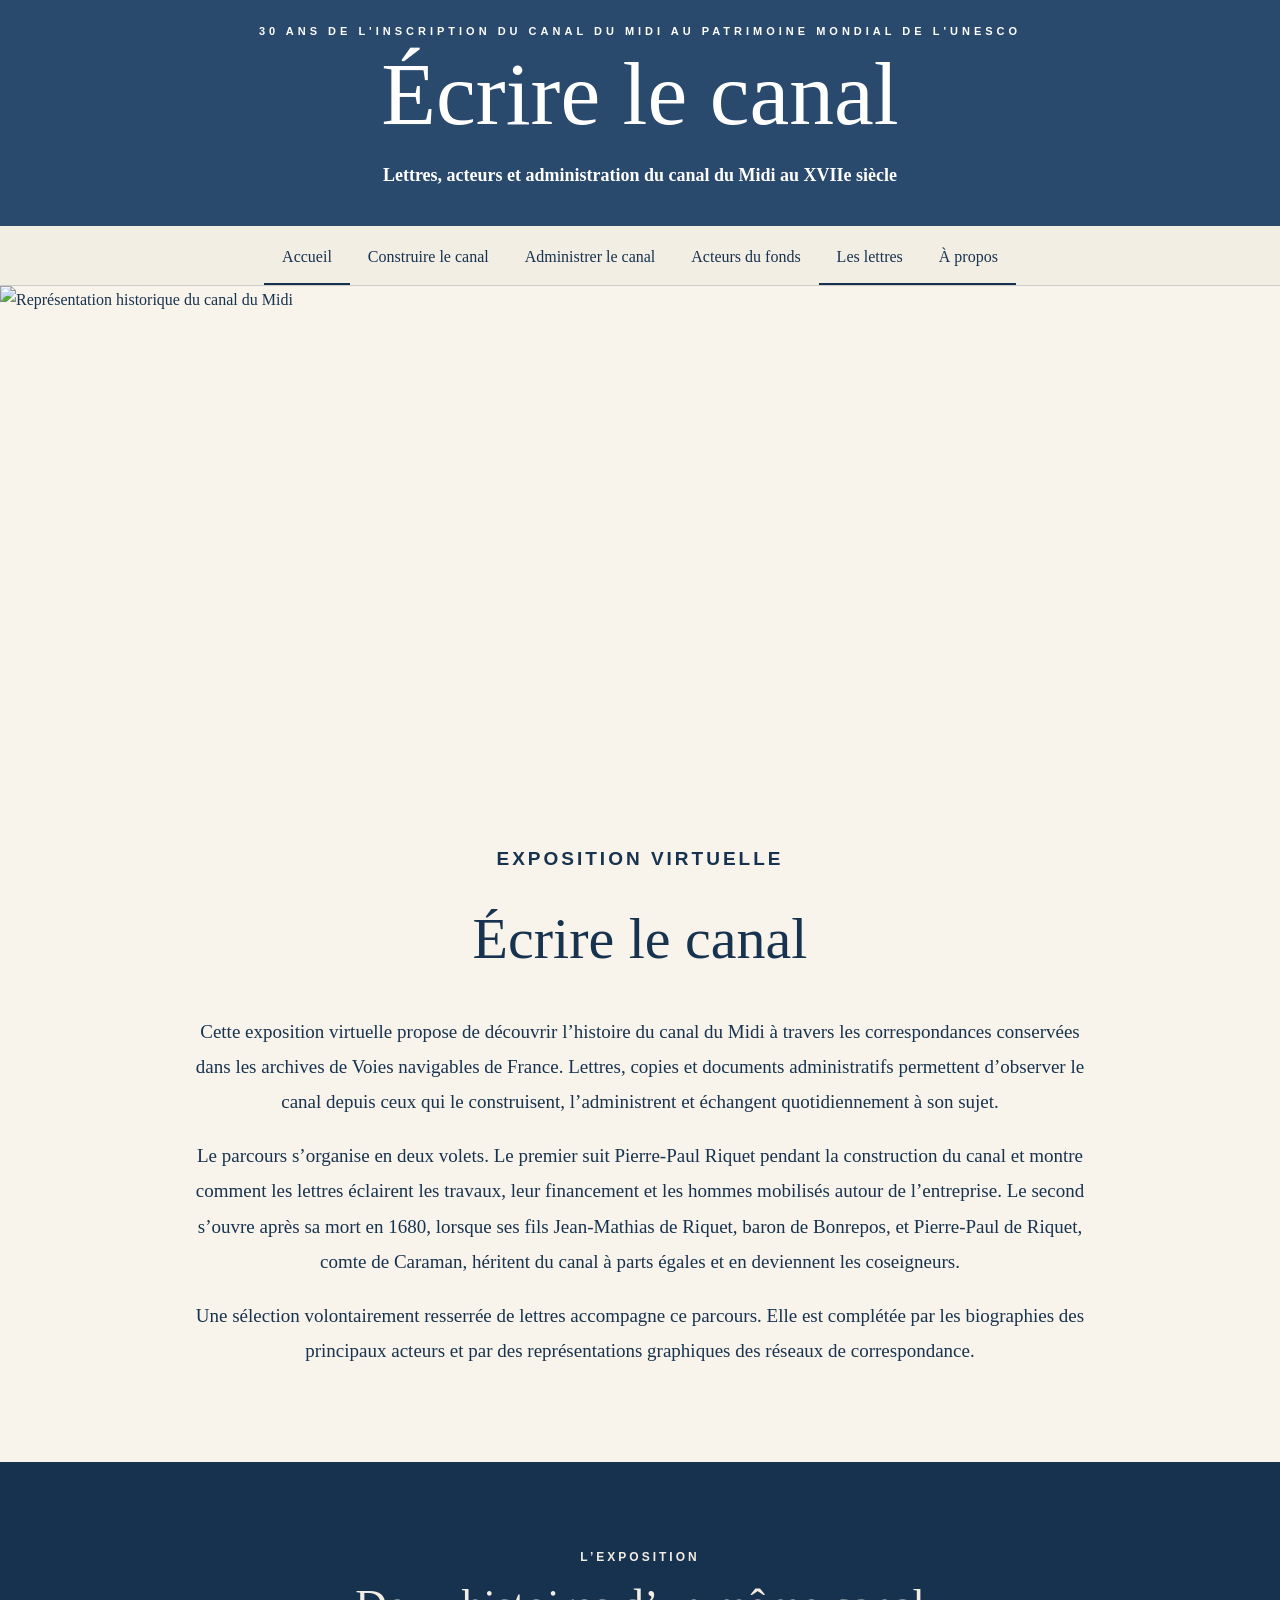
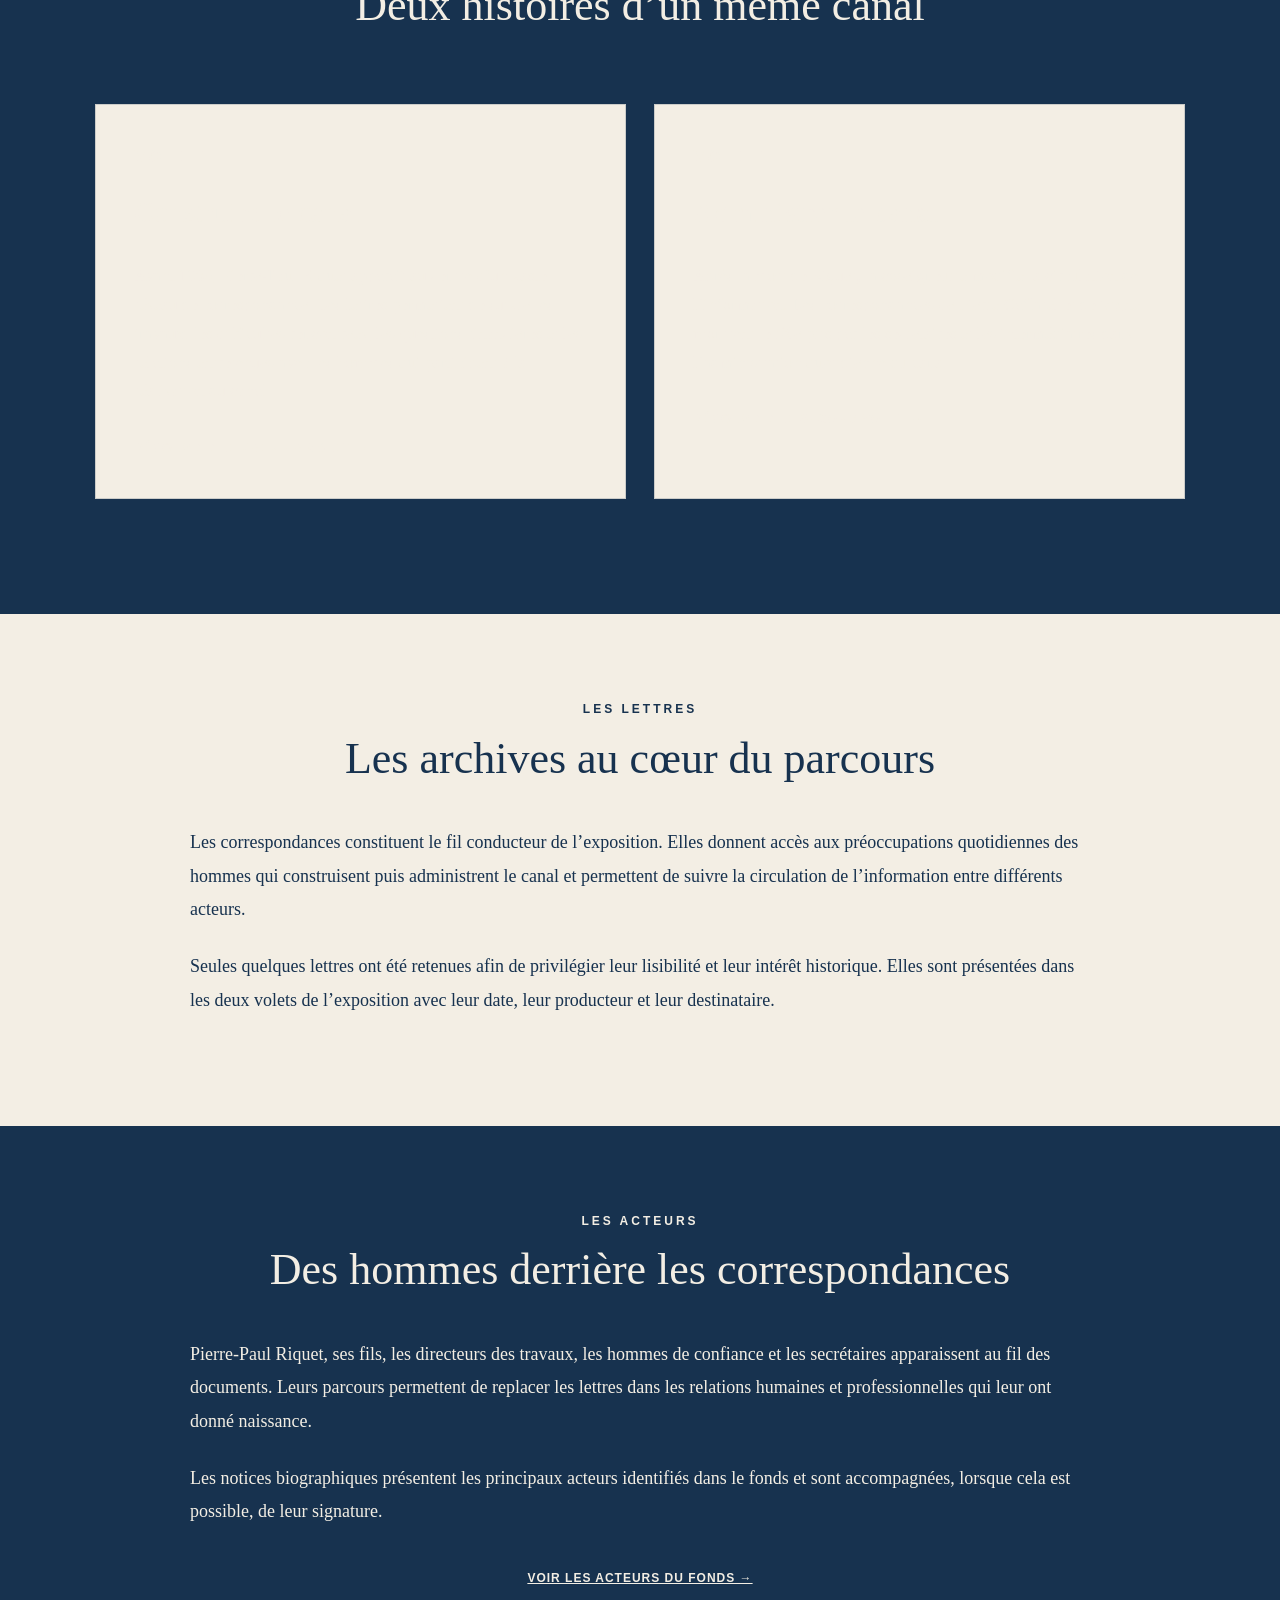
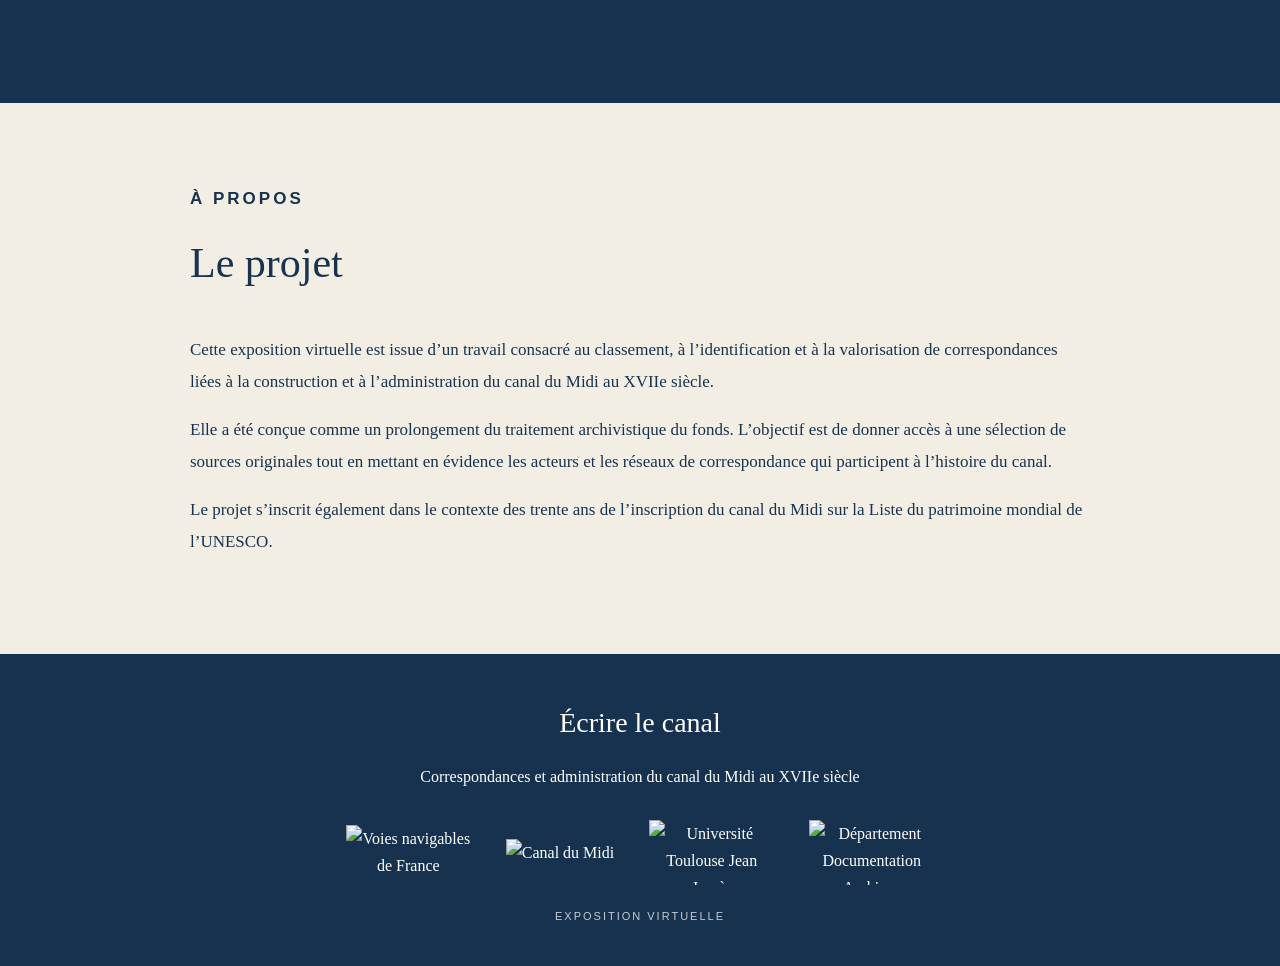
==== commit 12380976: "index.html" ====
--- a/index.html
+++ b/index.html
@@ -20,10 +20,9 @@
     <div class="hero-image">
       <img
         src="images/accueil/bandeau.jpg"
-        alt="Canal du Midi"
+        alt="Représentation historique du canal du Midi"
       >
     </div>
-
 
     <section class="home-intro" id="accueil">
 
@@ -58,12 +57,11 @@
 
     </section>
 
-
-    <section class="expo-section section-bleue" id="construction">
+    <section class="expo-section section-bleue">
 
       <div class="expo-inner">
 
-        <p class="kicker" style="text-align:center;">
+        <p class="kicker" style="text-align: center;">
           L’exposition
         </p>
 
@@ -93,7 +91,6 @@
 
           </article>
 
-
           <article class="card">
 
             <p class="kicker">Volet II</p>
@@ -119,12 +116,11 @@
 
     </section>
 
-
     <section class="expo-section section-ecru" id="lettres">
 
       <div class="expo-inner">
 
-        <p class="kicker" style="text-align:center;">
+        <p class="kicker" style="text-align: center;">
           Les lettres
         </p>
 
@@ -155,12 +151,11 @@
 
     </section>
 
-
     <section class="expo-section section-bleue">
 
       <div class="expo-inner">
 
-        <p class="kicker" style="text-align:center;">
+        <p class="kicker" style="text-align: center;">
           Les acteurs
         </p>
 
@@ -184,7 +179,7 @@
             possible, de leur signature.
           </p>
 
-          <p style="text-align:center;">
+          <p style="text-align: center;">
             <a class="card-link" href="acteurs.html">
               Voir les acteurs du fonds →
             </a>
@@ -195,7 +190,6 @@
       </div>
 
     </section>
-
 
     <section class="about-section" id="apropos">
 
@@ -234,4 +228,5 @@
   <div id="site-footer"></div>
 
 </body>
+
 </html>
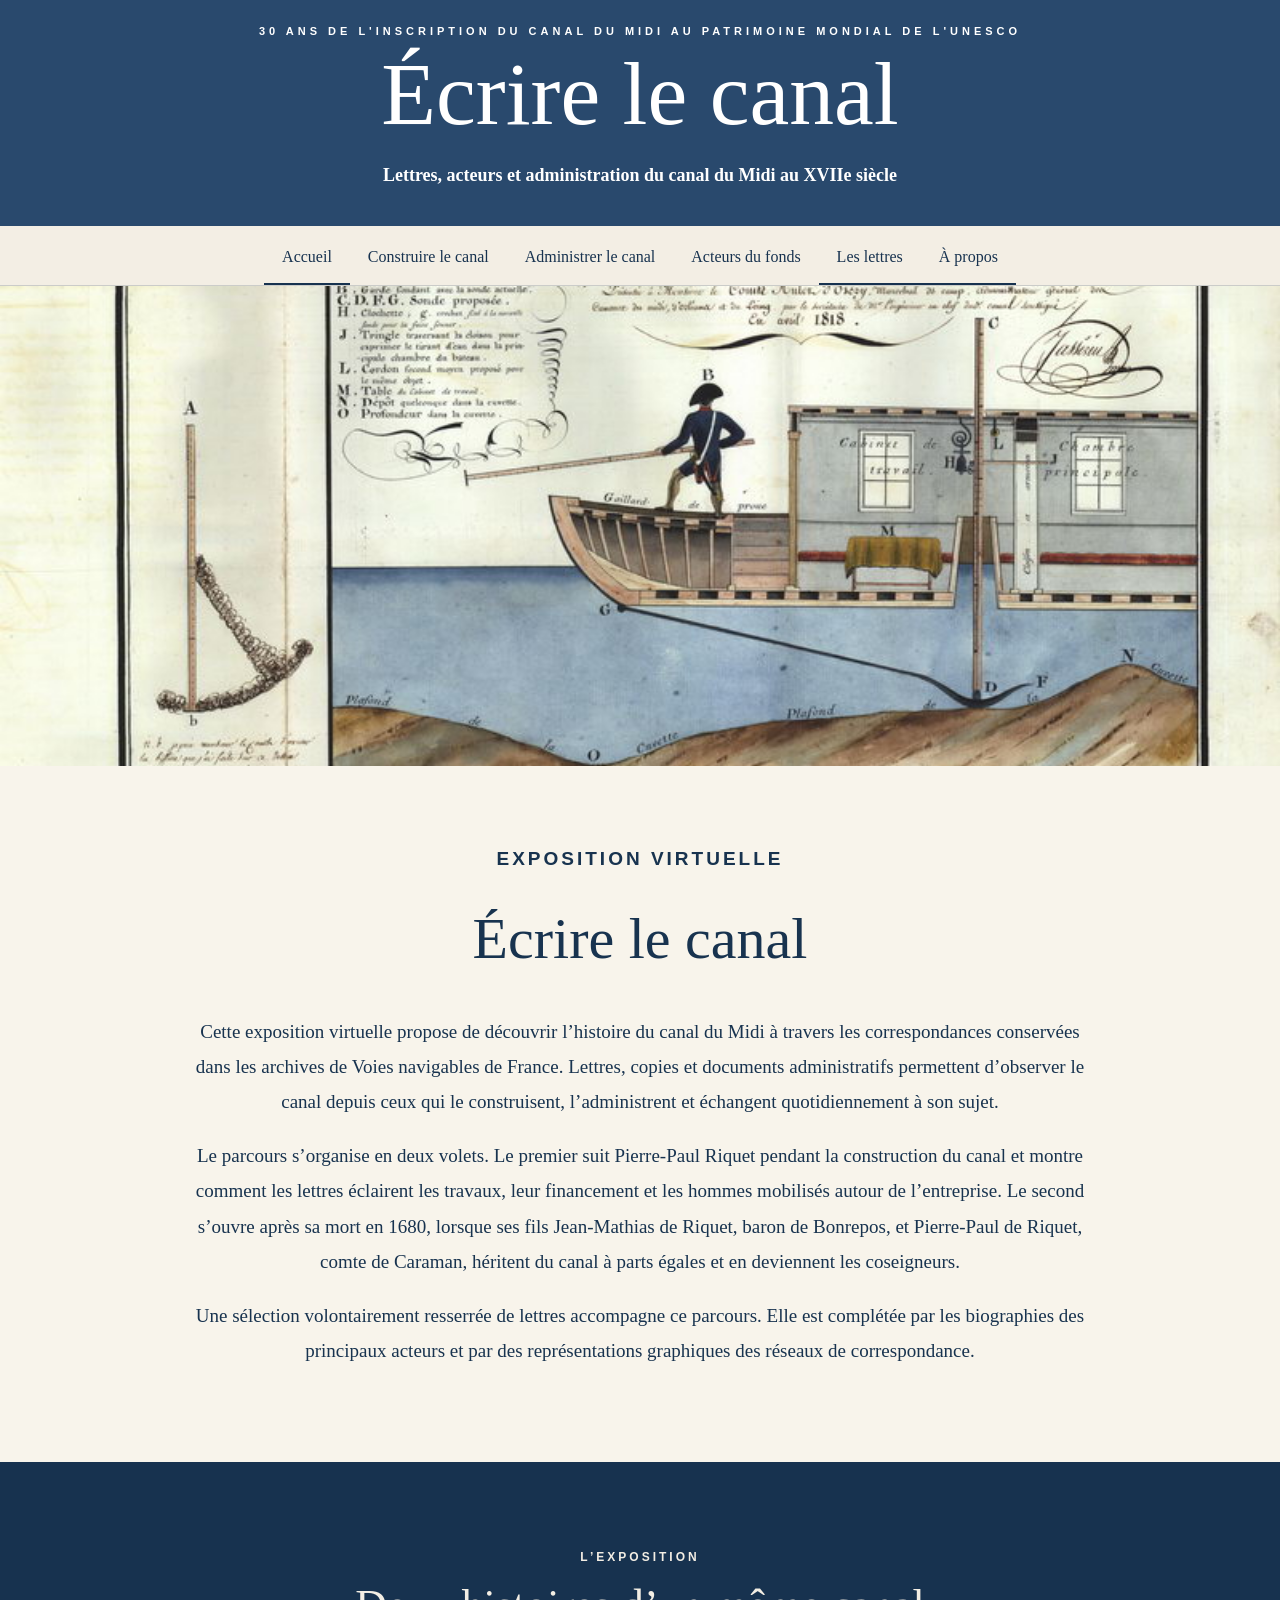
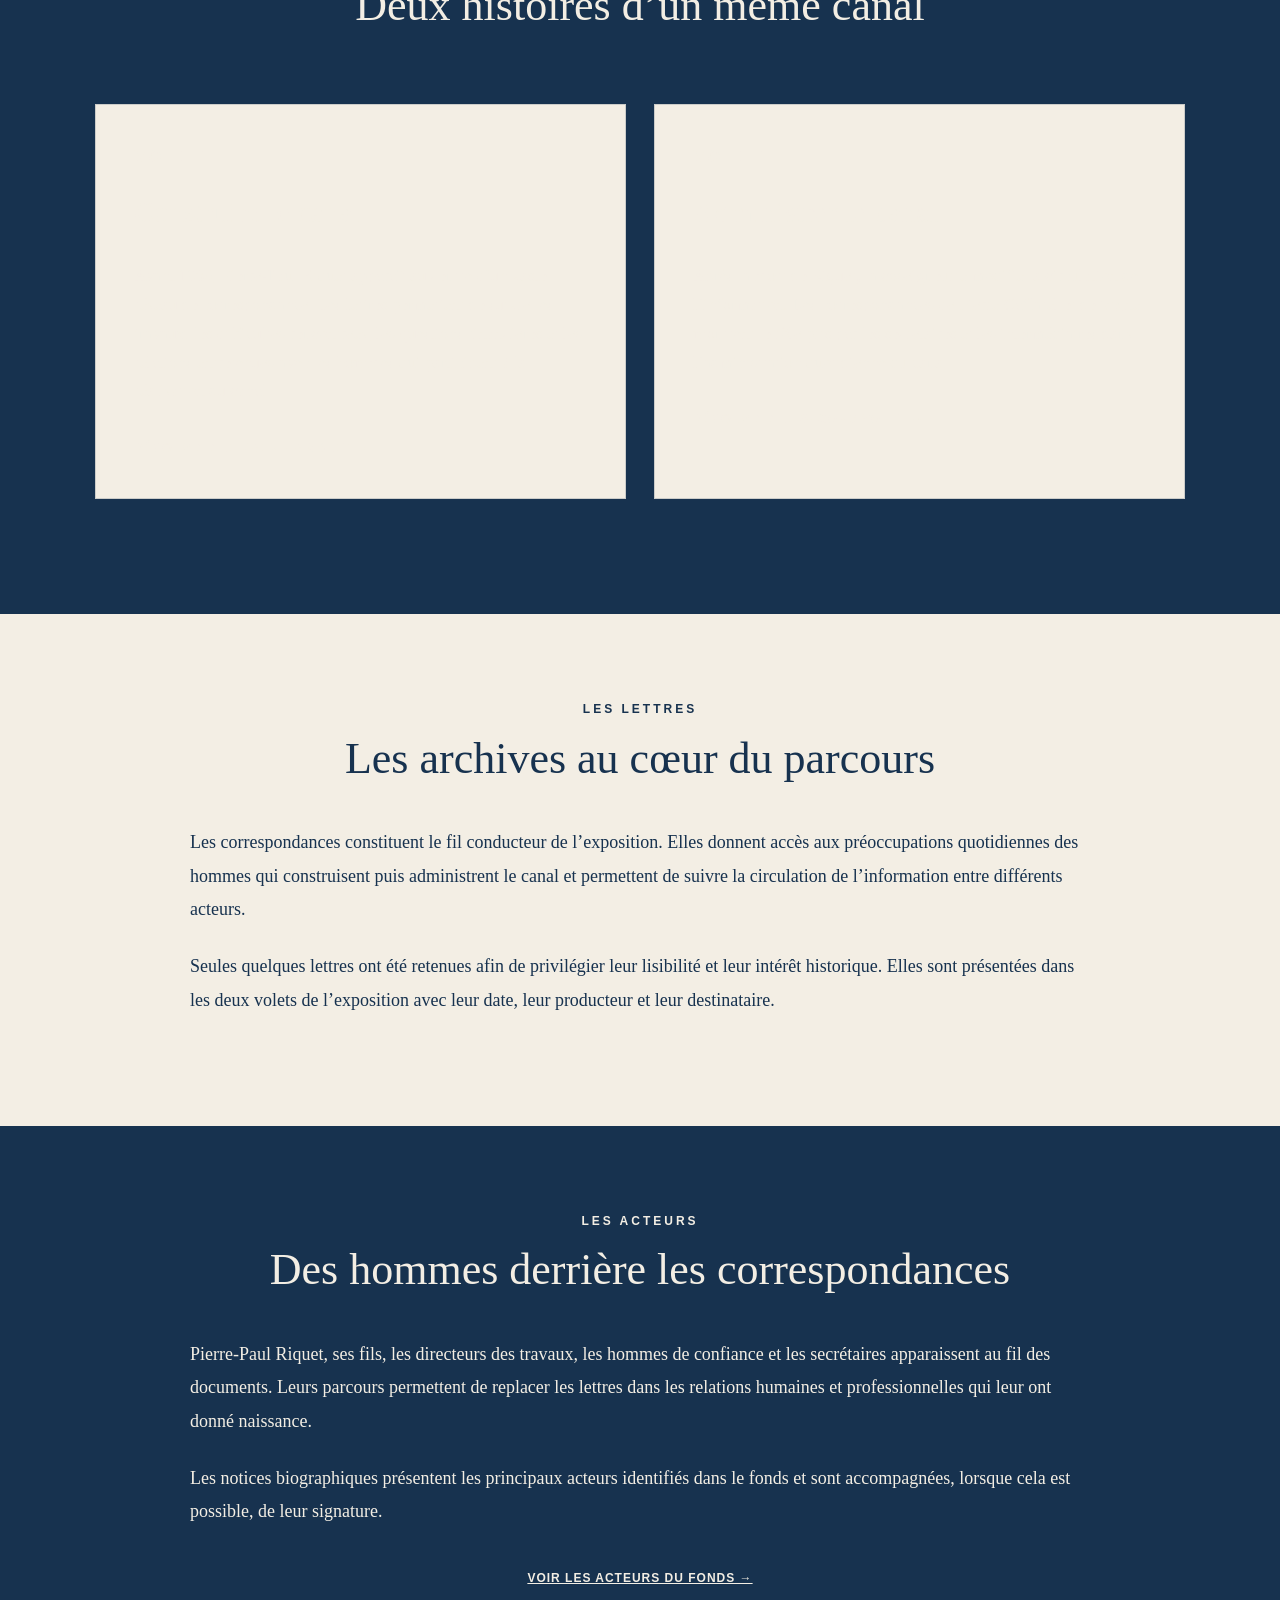
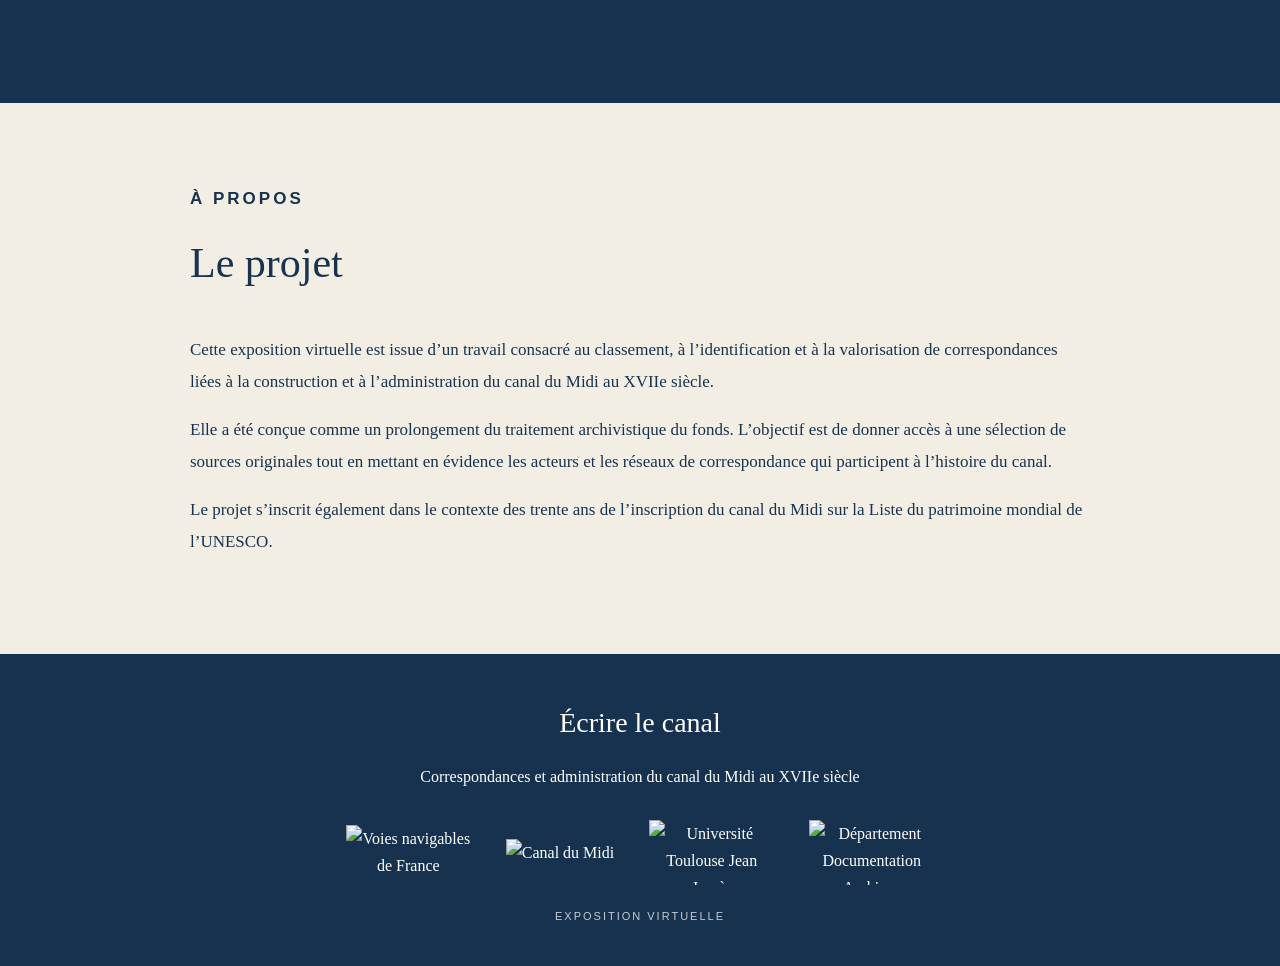
==== commit 1a1bed5a: "index.html" ====
--- a/index.html
+++ b/index.html
@@ -19,7 +19,7 @@
 
     <div class="hero-image">
       <img
-        src="images/accueil/bandeau.jpg"
+        src="bandeau.jpg"
         alt="Représentation historique du canal du Midi"
       >
     </div>
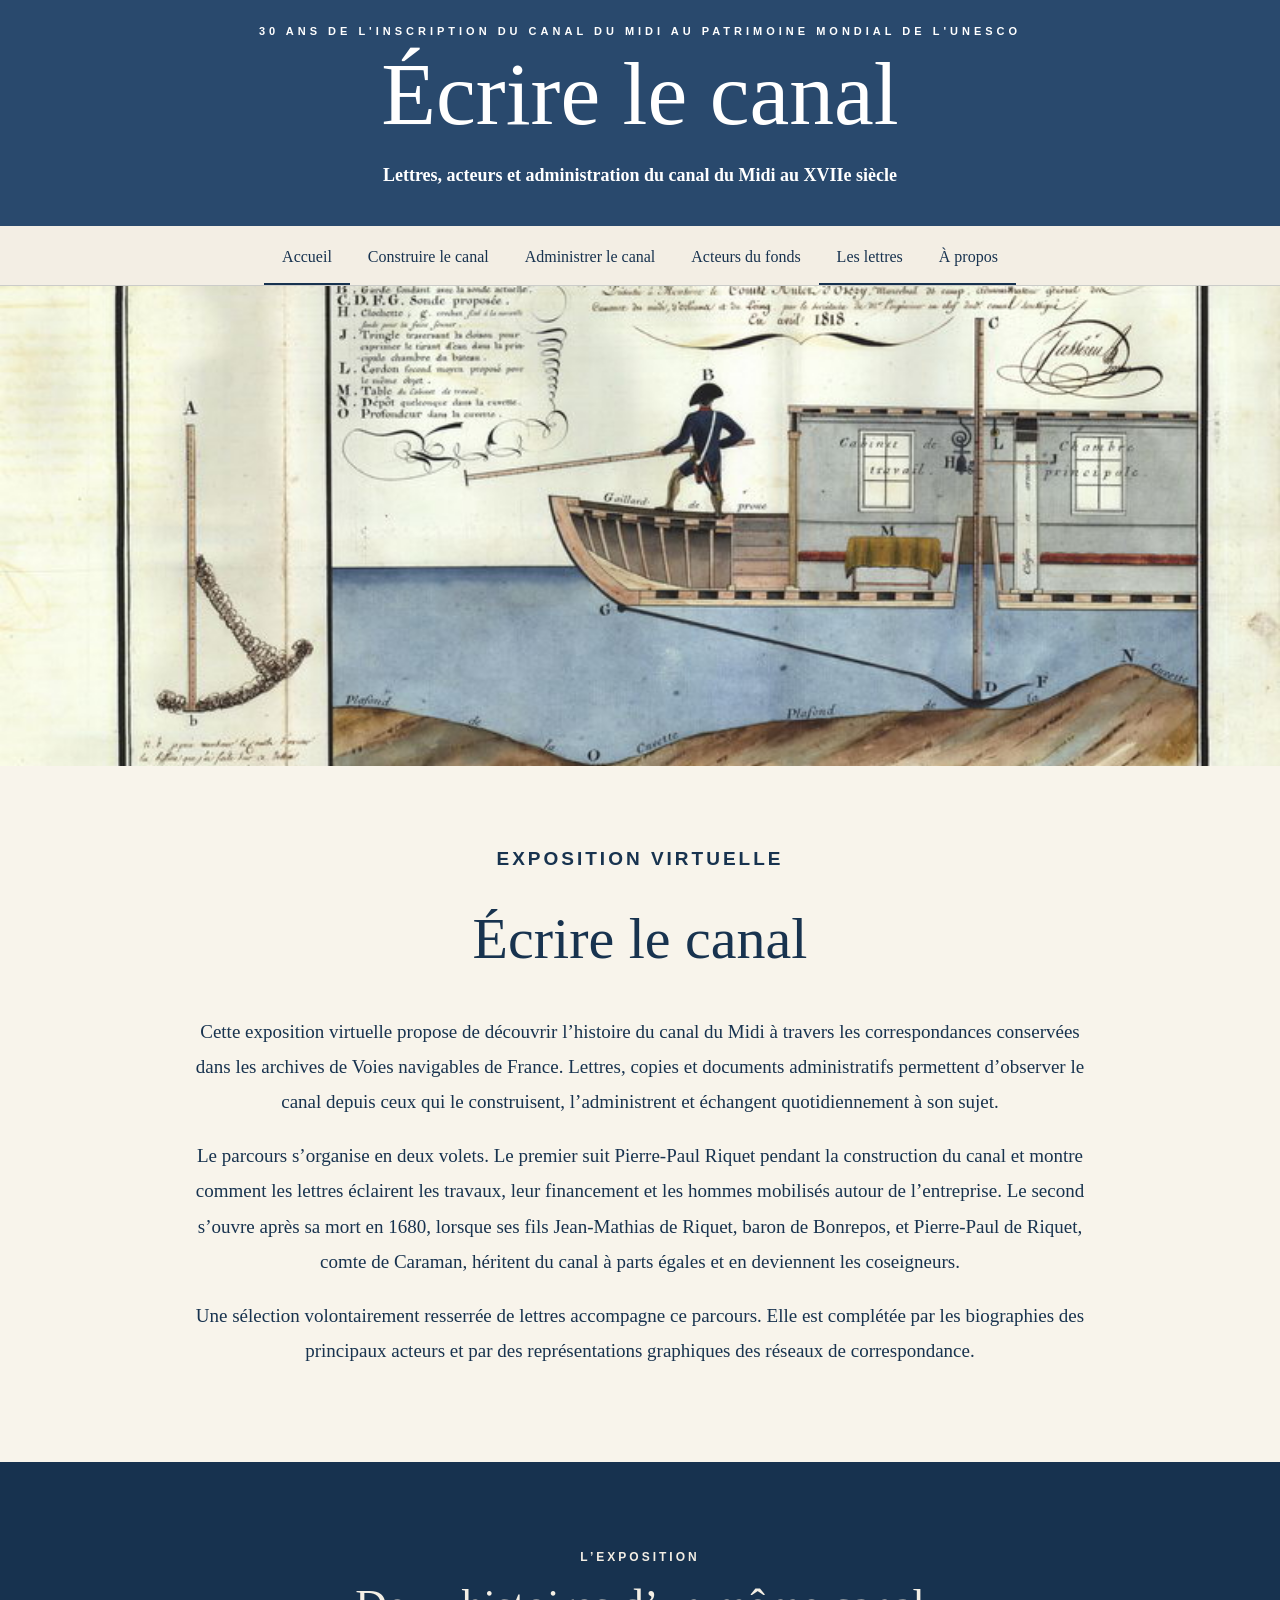
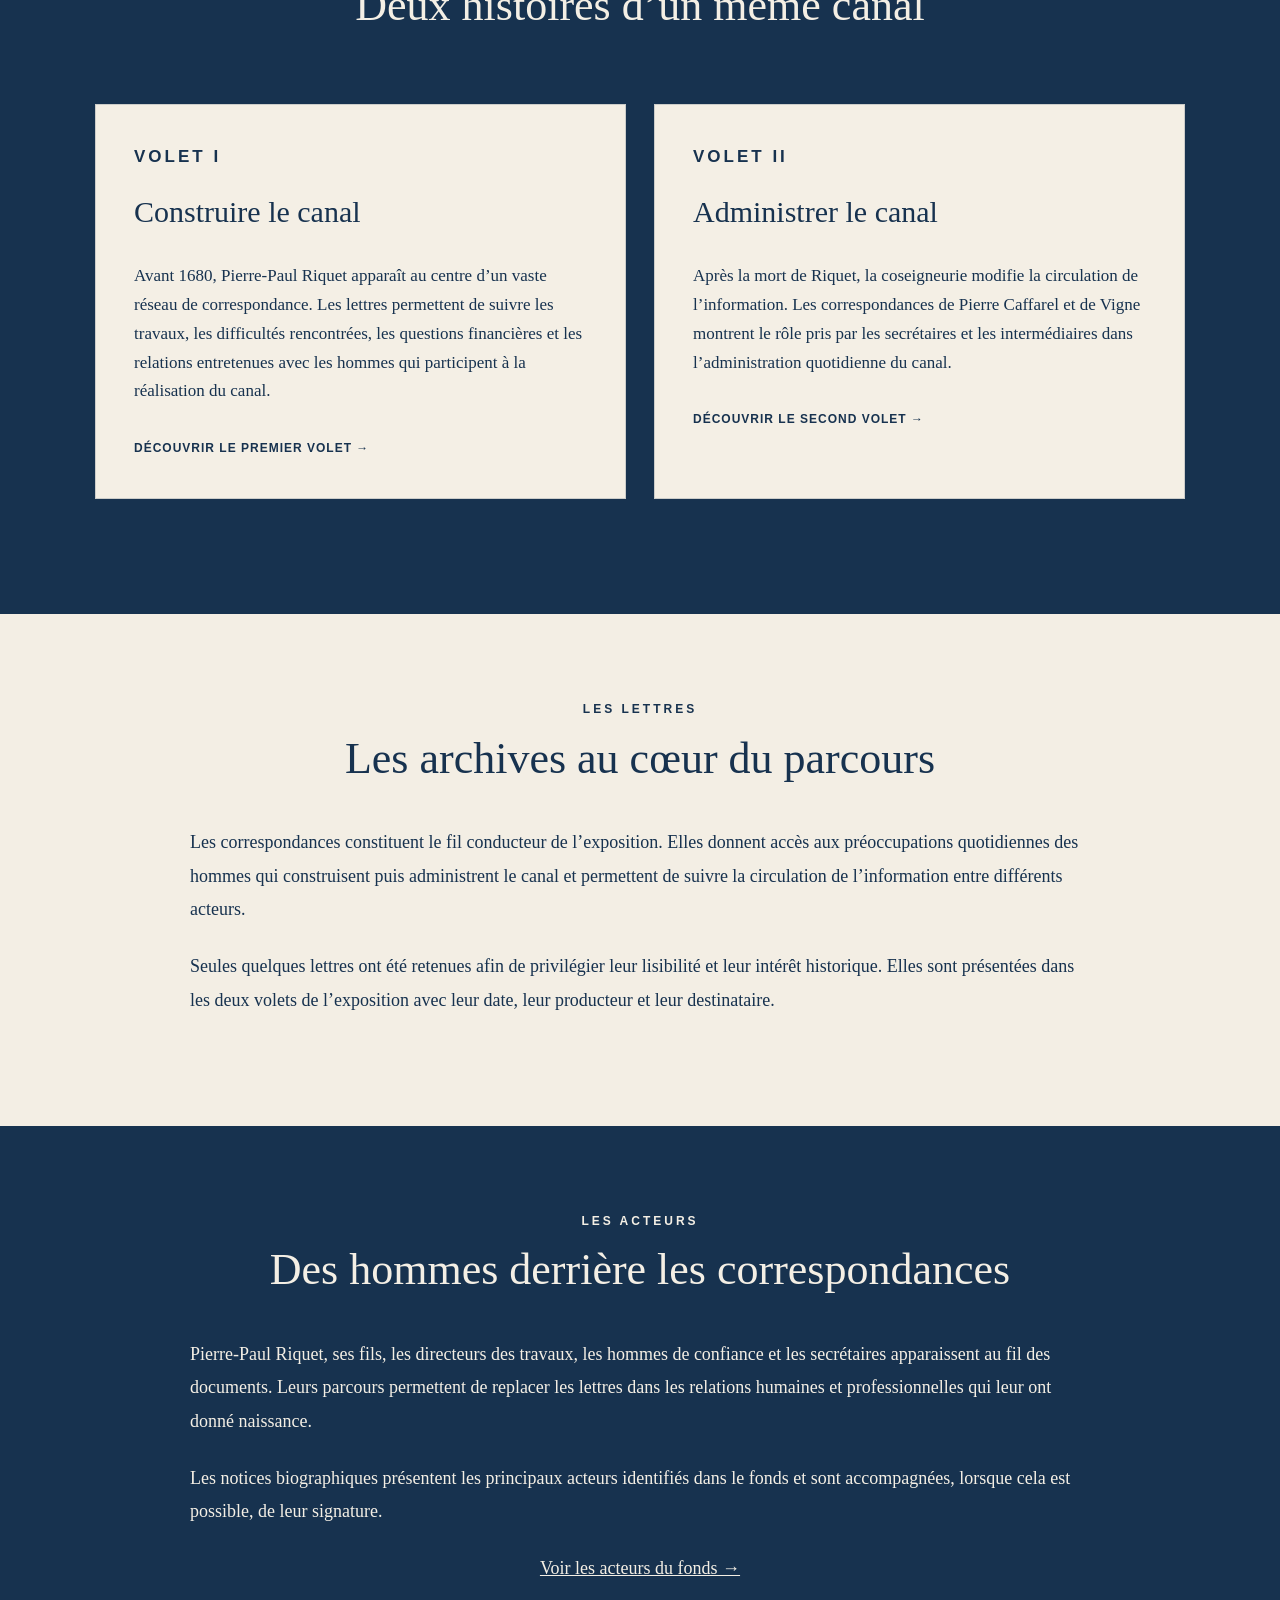
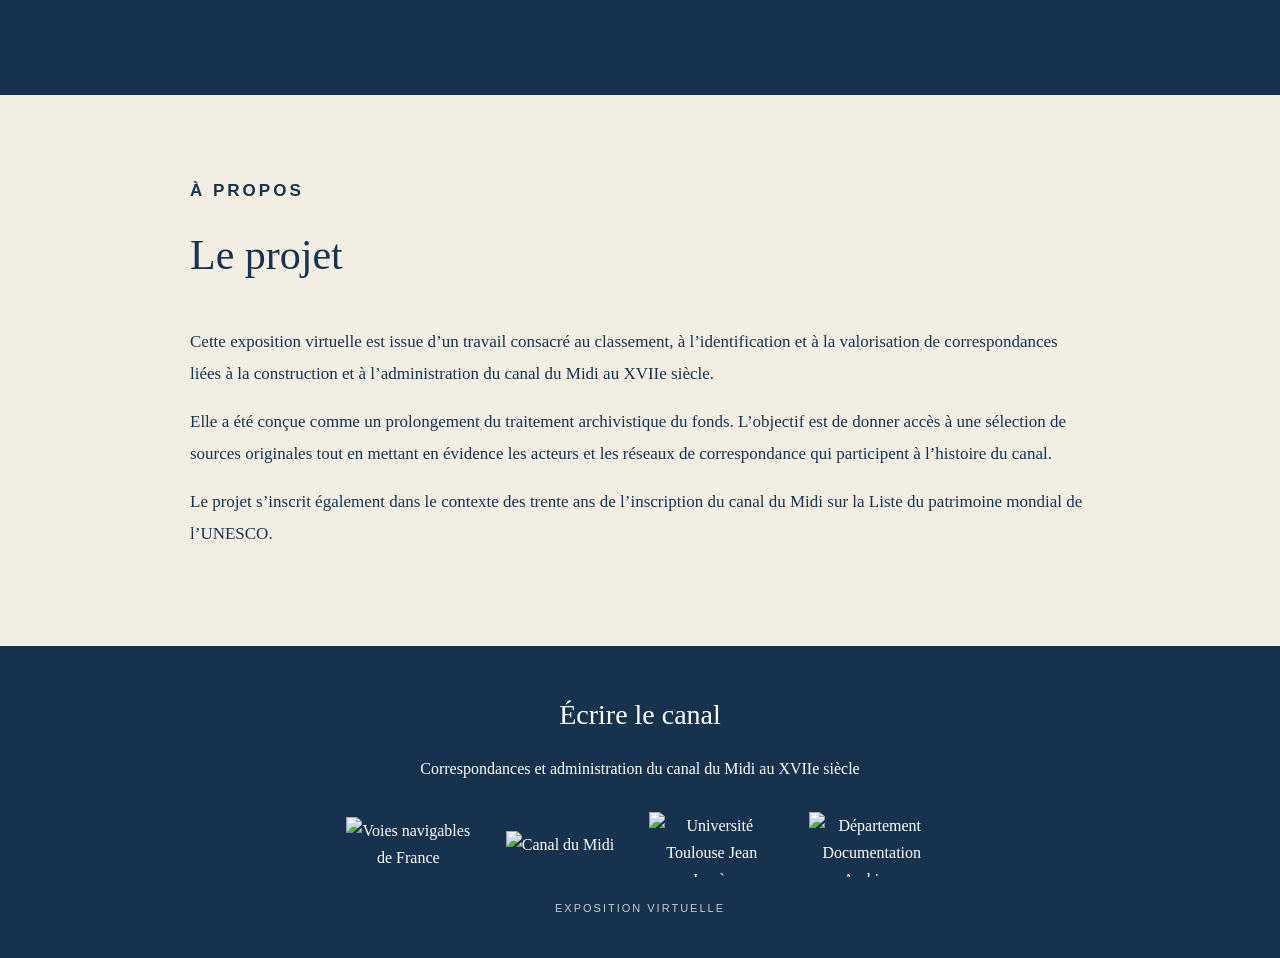
==== commit 1f9c08e7: "index.html" ====
--- a/index.html
+++ b/index.html
@@ -23,6 +23,7 @@
         alt="Représentation historique du canal du Midi"
       >
     </div>
+
 
     <section class="home-intro" id="accueil">
 
@@ -57,27 +58,49 @@
 
     </section>
 
+
     <section class="expo-section section-bleue">
 
       <div class="expo-inner">
 
-        <p class="kicker" style="text-align: center;">
+        <p
+          class="kicker"
+          style="text-align:center; color:#f4efe5;"
+        >
           L’exposition
         </p>
 
-        <h2 class="expo-title">
+        <h2
+          class="expo-title"
+          style="color:#f4efe5;"
+        >
           Deux histoires d’un même canal
         </h2>
 
+
         <div class="cards-grid">
 
-          <article class="card">
-
-            <p class="kicker">Volet I</p>
-
-            <h2>Construire le canal</h2>
-
-            <p>
+          <article
+            class="card"
+            style="
+              background:#f4efe5;
+              color:#17324f;
+              padding:38px;
+            "
+          >
+
+            <p
+              class="kicker"
+              style="color:#17324f;"
+            >
+              Volet I
+            </p>
+
+            <h2 style="color:#17324f;">
+              Construire le canal
+            </h2>
+
+            <p style="color:#17324f;">
               Avant 1680, Pierre-Paul Riquet apparaît au centre d’un vaste
               réseau de correspondance. Les lettres permettent de suivre les
               travaux, les difficultés rencontrées, les questions financières
@@ -85,26 +108,49 @@
               à la réalisation du canal.
             </p>
 
-            <a class="card-link" href="construire.html">
+            <a
+              class="card-link"
+              href="construire.html"
+              style="color:#17324f;"
+            >
               Découvrir le premier volet →
             </a>
 
           </article>
 
-          <article class="card">
-
-            <p class="kicker">Volet II</p>
-
-            <h2>Administrer le canal</h2>
-
-            <p>
+
+          <article
+            class="card"
+            style="
+              background:#f4efe5;
+              color:#17324f;
+              padding:38px;
+            "
+          >
+
+            <p
+              class="kicker"
+              style="color:#17324f;"
+            >
+              Volet II
+            </p>
+
+            <h2 style="color:#17324f;">
+              Administrer le canal
+            </h2>
+
+            <p style="color:#17324f;">
               Après la mort de Riquet, la coseigneurie modifie la circulation
               de l’information. Les correspondances de Pierre Caffarel et
               de Vigne montrent le rôle pris par les secrétaires et les
               intermédiaires dans l’administration quotidienne du canal.
             </p>
 
-            <a class="card-link" href="administrer.html">
+            <a
+              class="card-link"
+              href="administrer.html"
+              style="color:#17324f;"
+            >
               Découvrir le second volet →
             </a>
 
@@ -116,11 +162,18 @@
 
     </section>
 
-    <section class="expo-section section-ecru" id="lettres">
+
+    <section
+      class="expo-section section-ecru"
+      id="lettres"
+    >
 
       <div class="expo-inner">
 
-        <p class="kicker" style="text-align: center;">
+        <p
+          class="kicker"
+          style="text-align:center;"
+        >
           Les lettres
         </p>
 
@@ -151,19 +204,29 @@
 
     </section>
 
+
     <section class="expo-section section-bleue">
 
       <div class="expo-inner">
 
-        <p class="kicker" style="text-align: center;">
+        <p
+          class="kicker"
+          style="text-align:center; color:#f4efe5;"
+        >
           Les acteurs
         </p>
 
-        <h2 class="expo-title">
+        <h2
+          class="expo-title"
+          style="color:#f4efe5;"
+        >
           Des hommes derrière les correspondances
         </h2>
 
-        <div class="expo-text">
+        <div
+          class="expo-text"
+          style="color:#f4efe5;"
+        >
 
           <p>
             Pierre-Paul Riquet, ses fils, les directeurs des travaux,
@@ -179,8 +242,11 @@
             possible, de leur signature.
           </p>
 
-          <p style="text-align: center;">
-            <a class="card-link" href="acteurs.html">
+          <p style="text-align:center;">
+            <a
+              href="acteurs.html"
+              style="color:#f4efe5;"
+            >
               Voir les acteurs du fonds →
             </a>
           </p>
@@ -191,13 +257,21 @@
 
     </section>
 
-    <section class="about-section" id="apropos">
+
+    <section
+      class="about-section"
+      id="apropos"
+    >
 
       <div class="about-inner">
 
-        <p class="kicker">À propos</p>
-
-        <h2>Le projet</h2>
+        <p class="kicker">
+          À propos
+        </p>
+
+        <h2>
+          Le projet
+        </h2>
 
         <p>
           Cette exposition virtuelle est issue d’un travail consacré au
--- a/styles.css
+++ b/styles.css
@@ -247,6 +247,7 @@
 .card {
   padding: 38px;
   background: var(--ecru);
+  color: var(--bleu-fonce);
   border: 1px solid var(--bordure);
 }
 
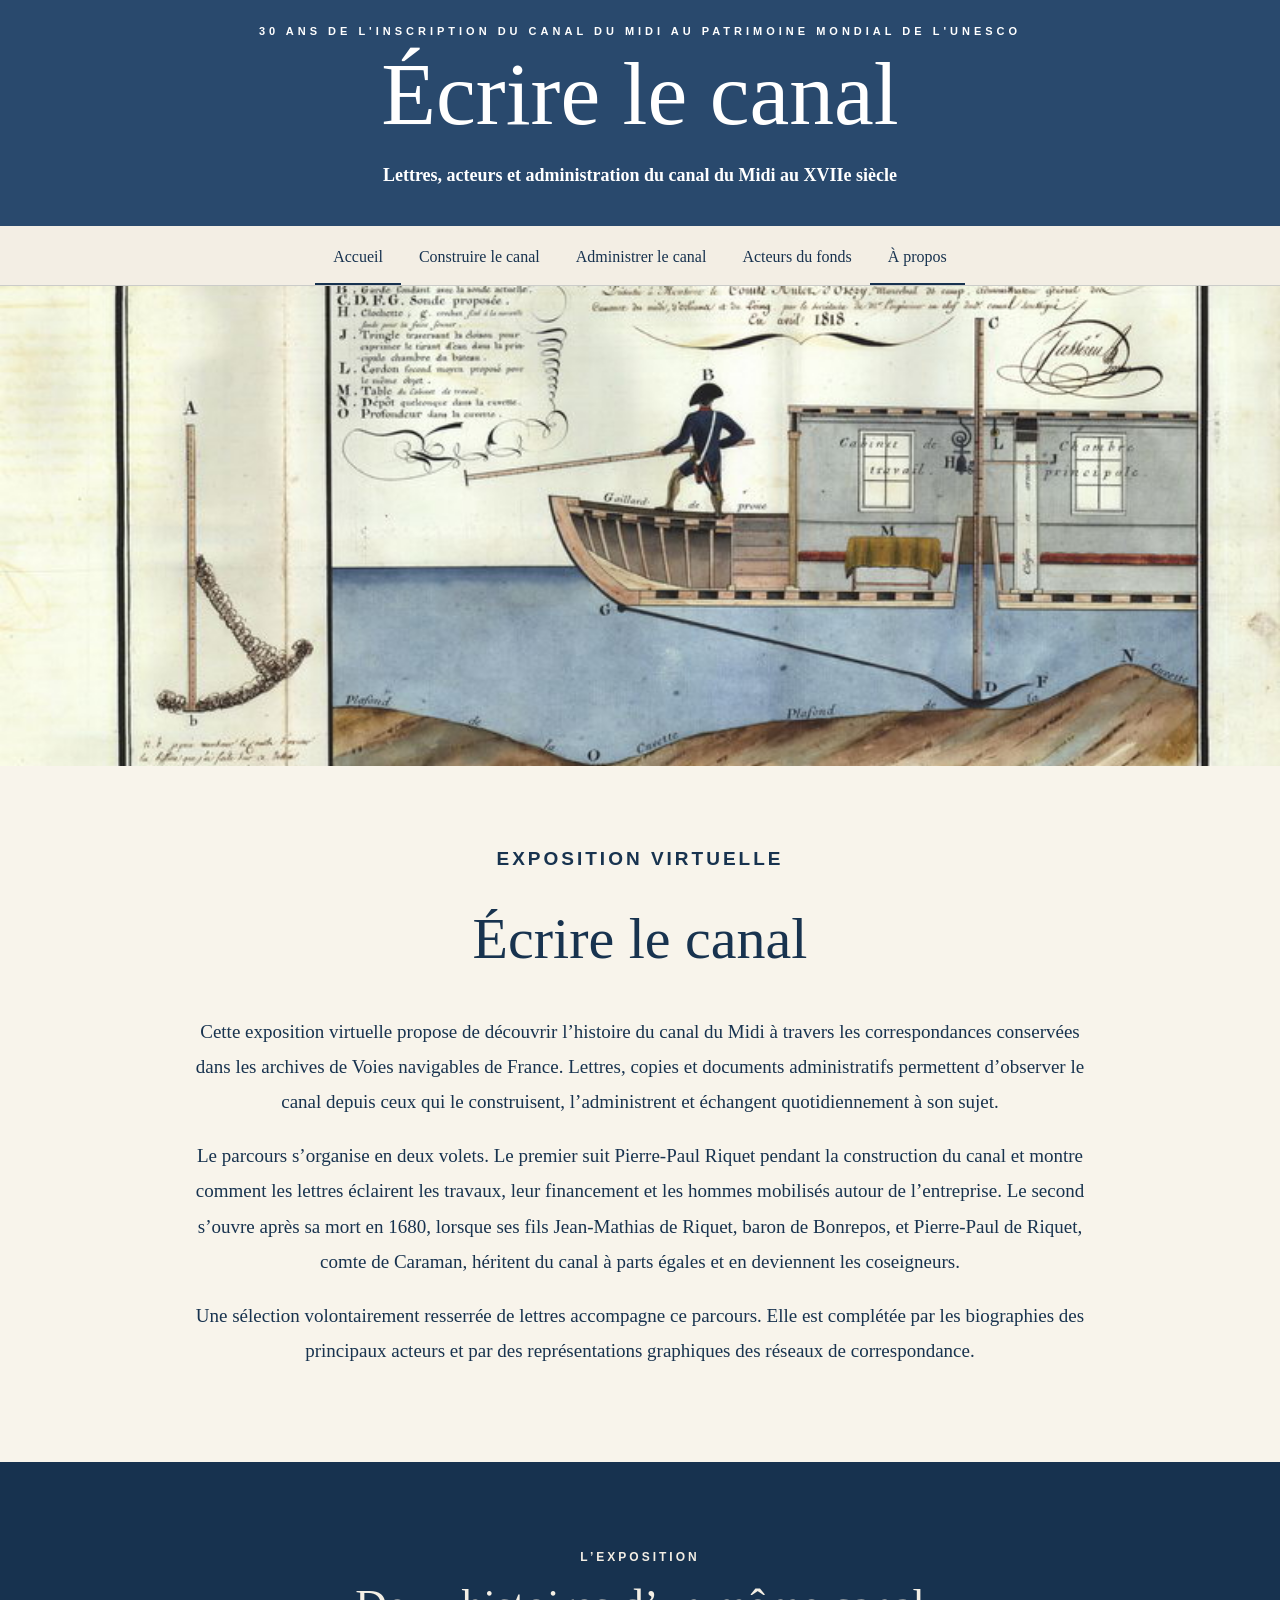
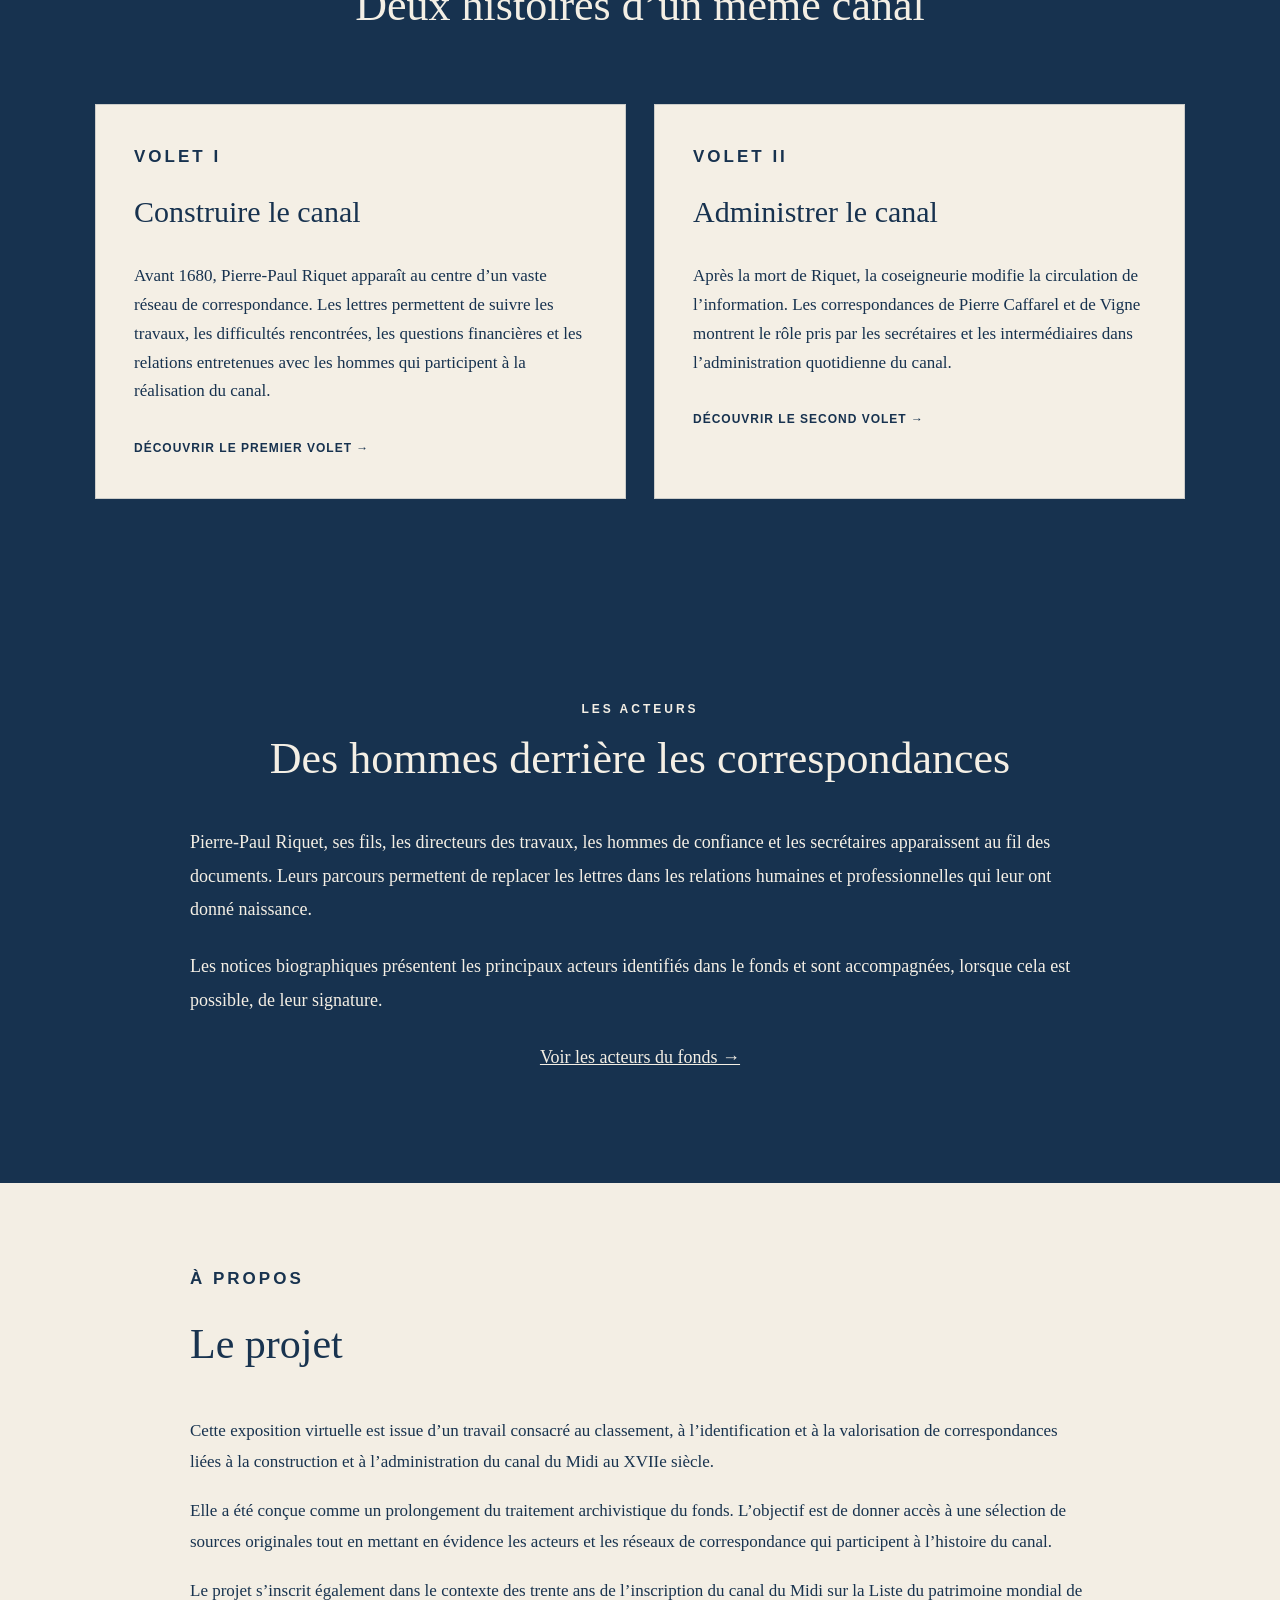
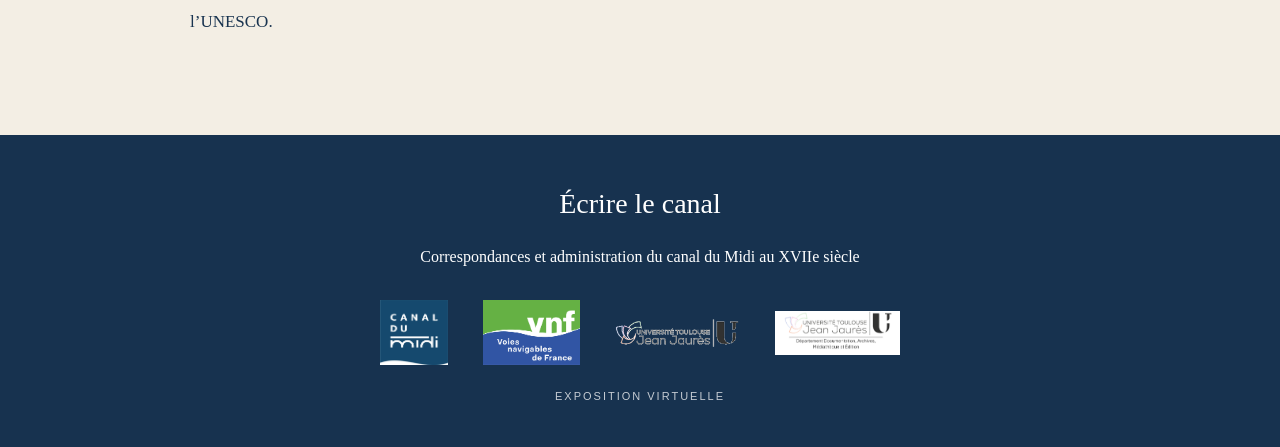
==== commit ff6c32d9: "index.html" ====
--- a/index.html
+++ b/index.html
@@ -162,49 +162,6 @@
 
     </section>
 
-
-    <section
-      class="expo-section section-ecru"
-      id="lettres"
-    >
-
-      <div class="expo-inner">
-
-        <p
-          class="kicker"
-          style="text-align:center;"
-        >
-          Les lettres
-        </p>
-
-        <h2 class="expo-title">
-          Les archives au cœur du parcours
-        </h2>
-
-        <div class="expo-text">
-
-          <p>
-            Les correspondances constituent le fil conducteur de
-            l’exposition. Elles donnent accès aux préoccupations quotidiennes
-            des hommes qui construisent puis administrent le canal et
-            permettent de suivre la circulation de l’information entre
-            différents acteurs.
-          </p>
-
-          <p>
-            Seules quelques lettres ont été retenues afin de privilégier
-            leur lisibilité et leur intérêt historique. Elles sont présentées
-            dans les deux volets de l’exposition avec leur date, leur
-            producteur et leur destinataire.
-          </p>
-
-        </div>
-
-      </div>
-
-    </section>
-
-
     <section class="expo-section section-bleue">
 
       <div class="expo-inner">
